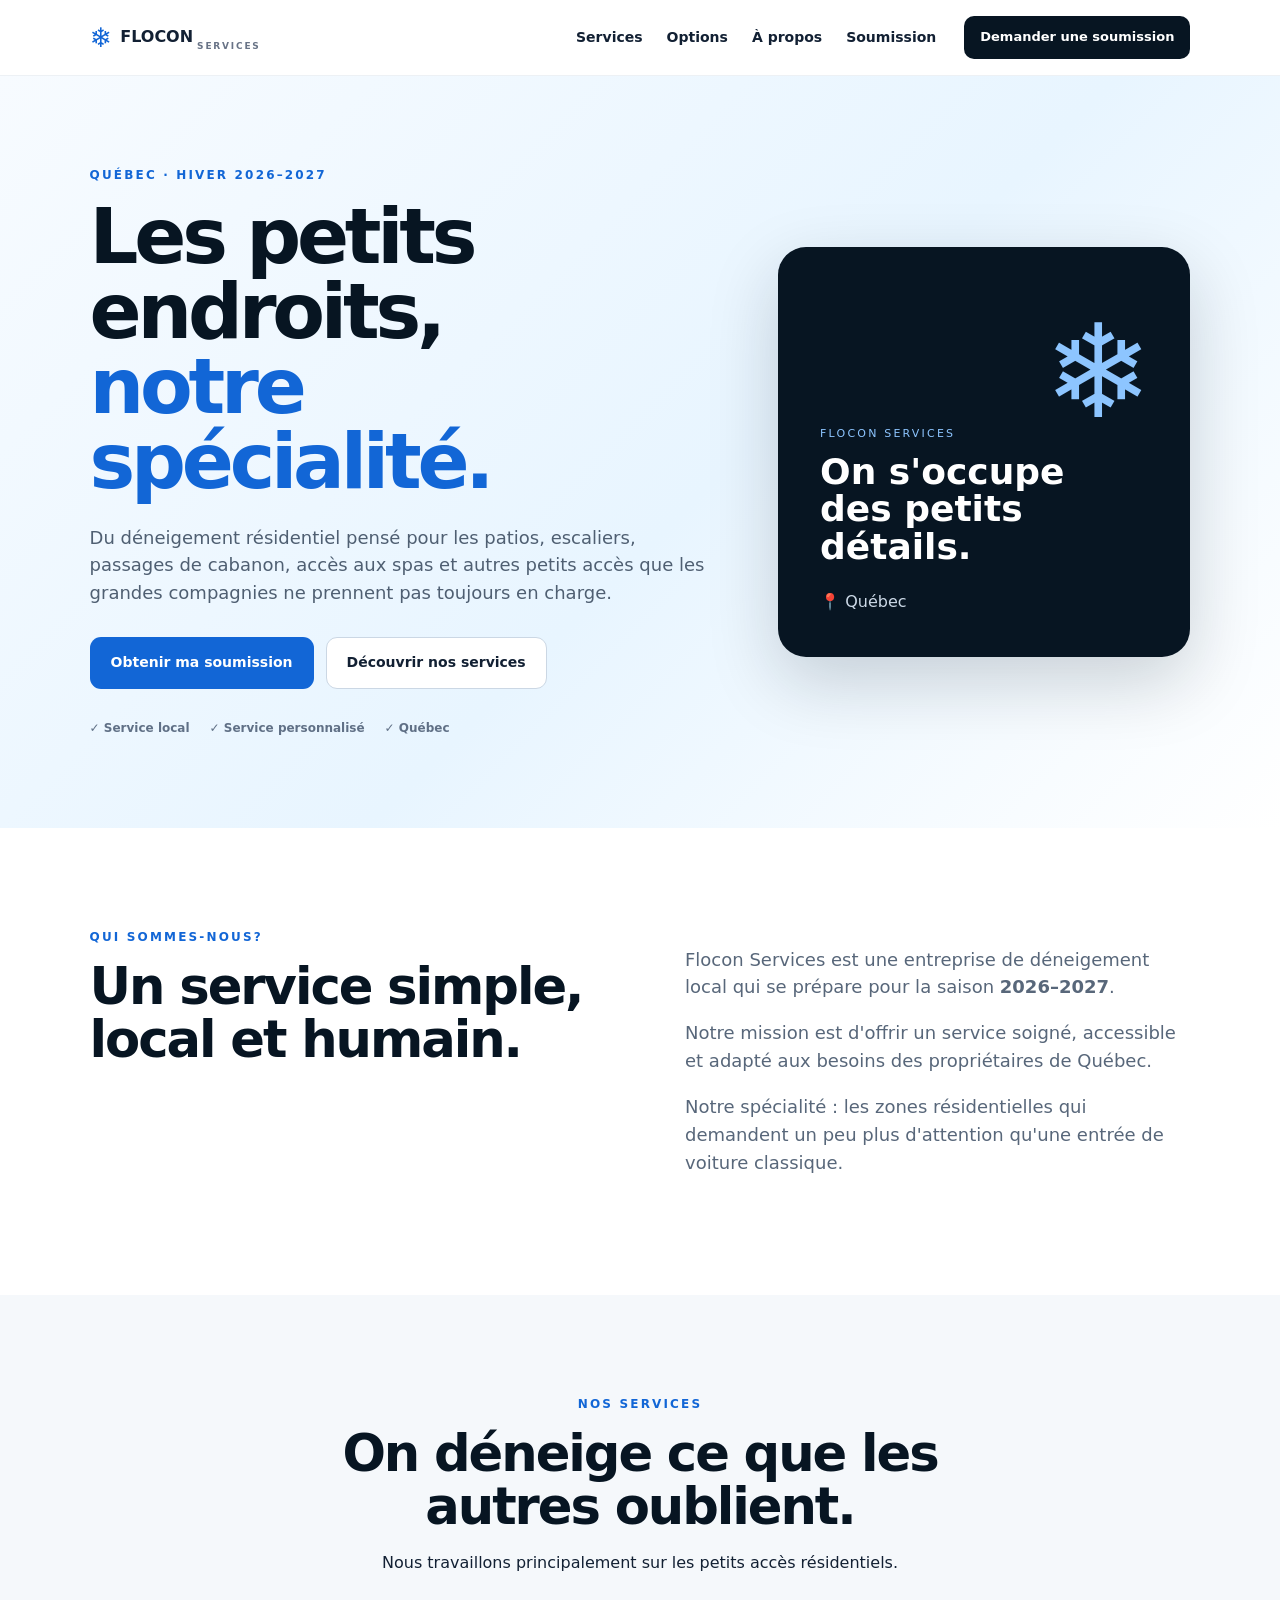
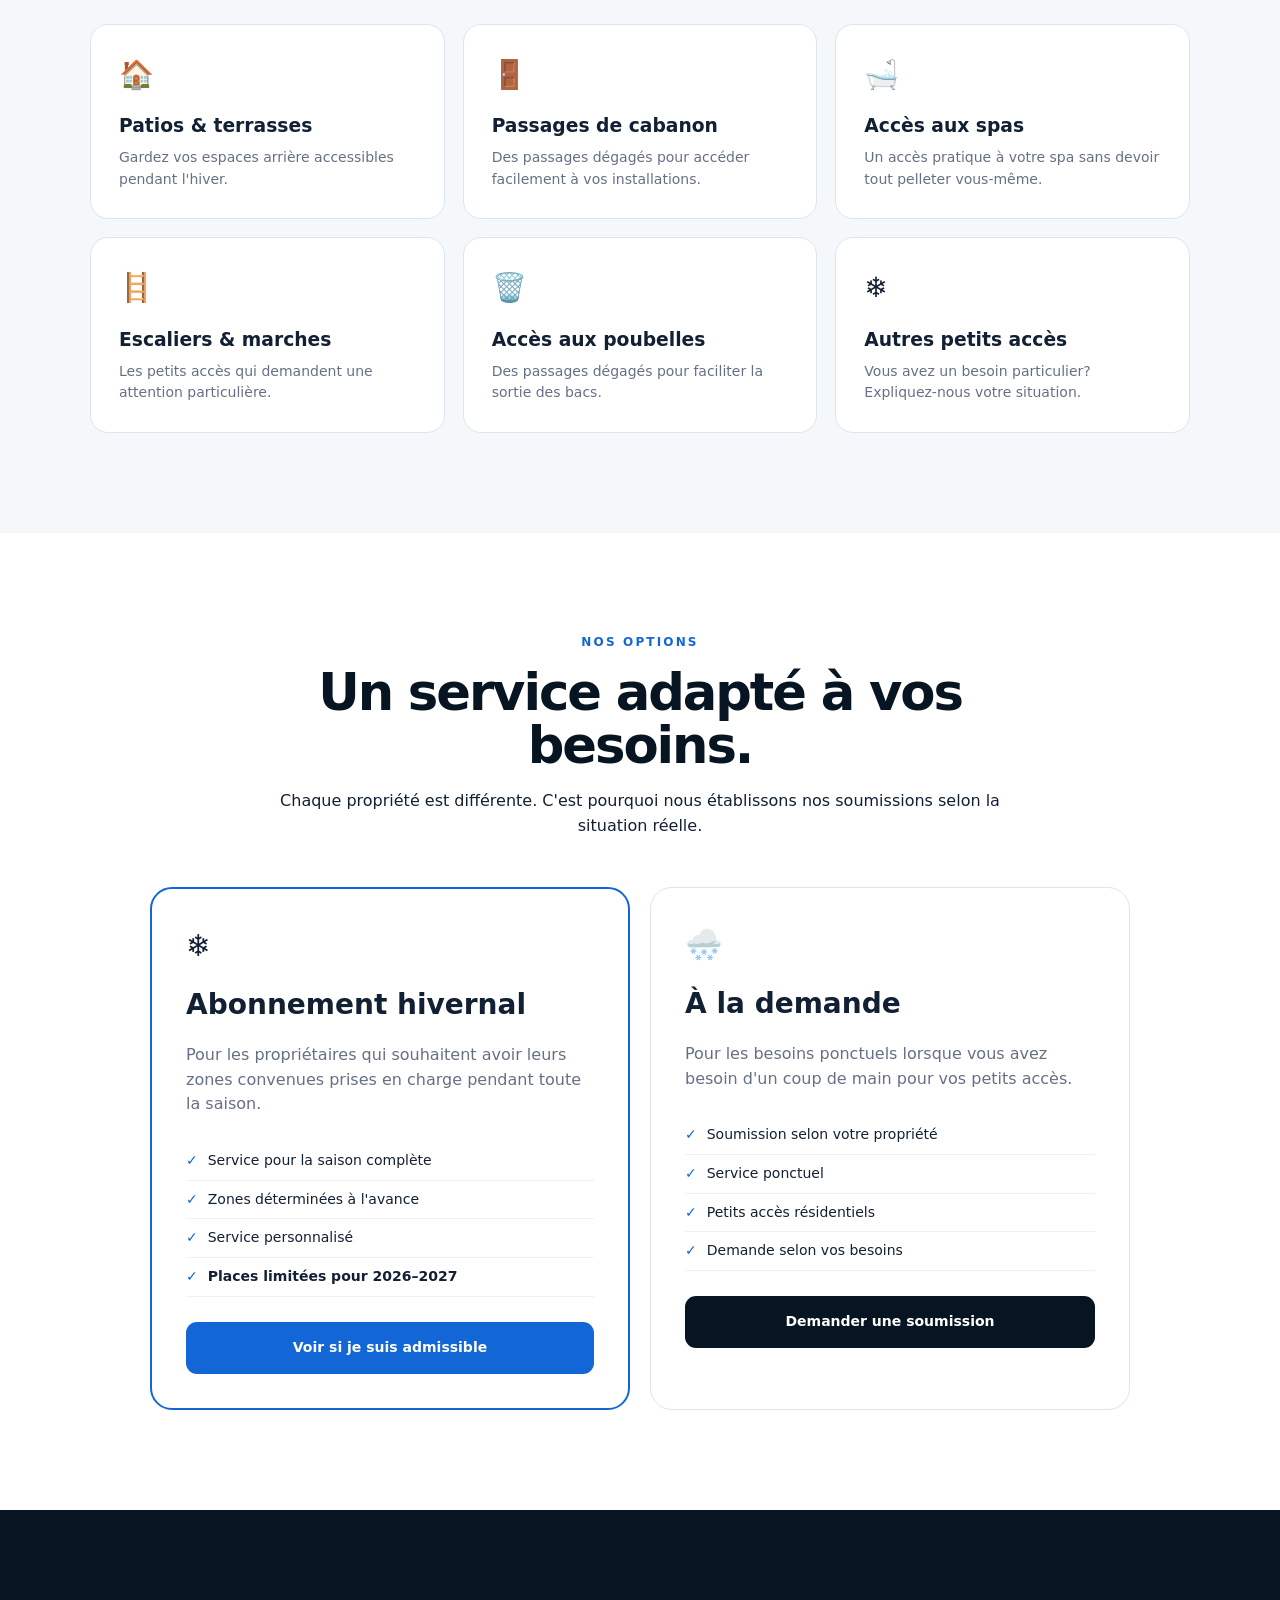
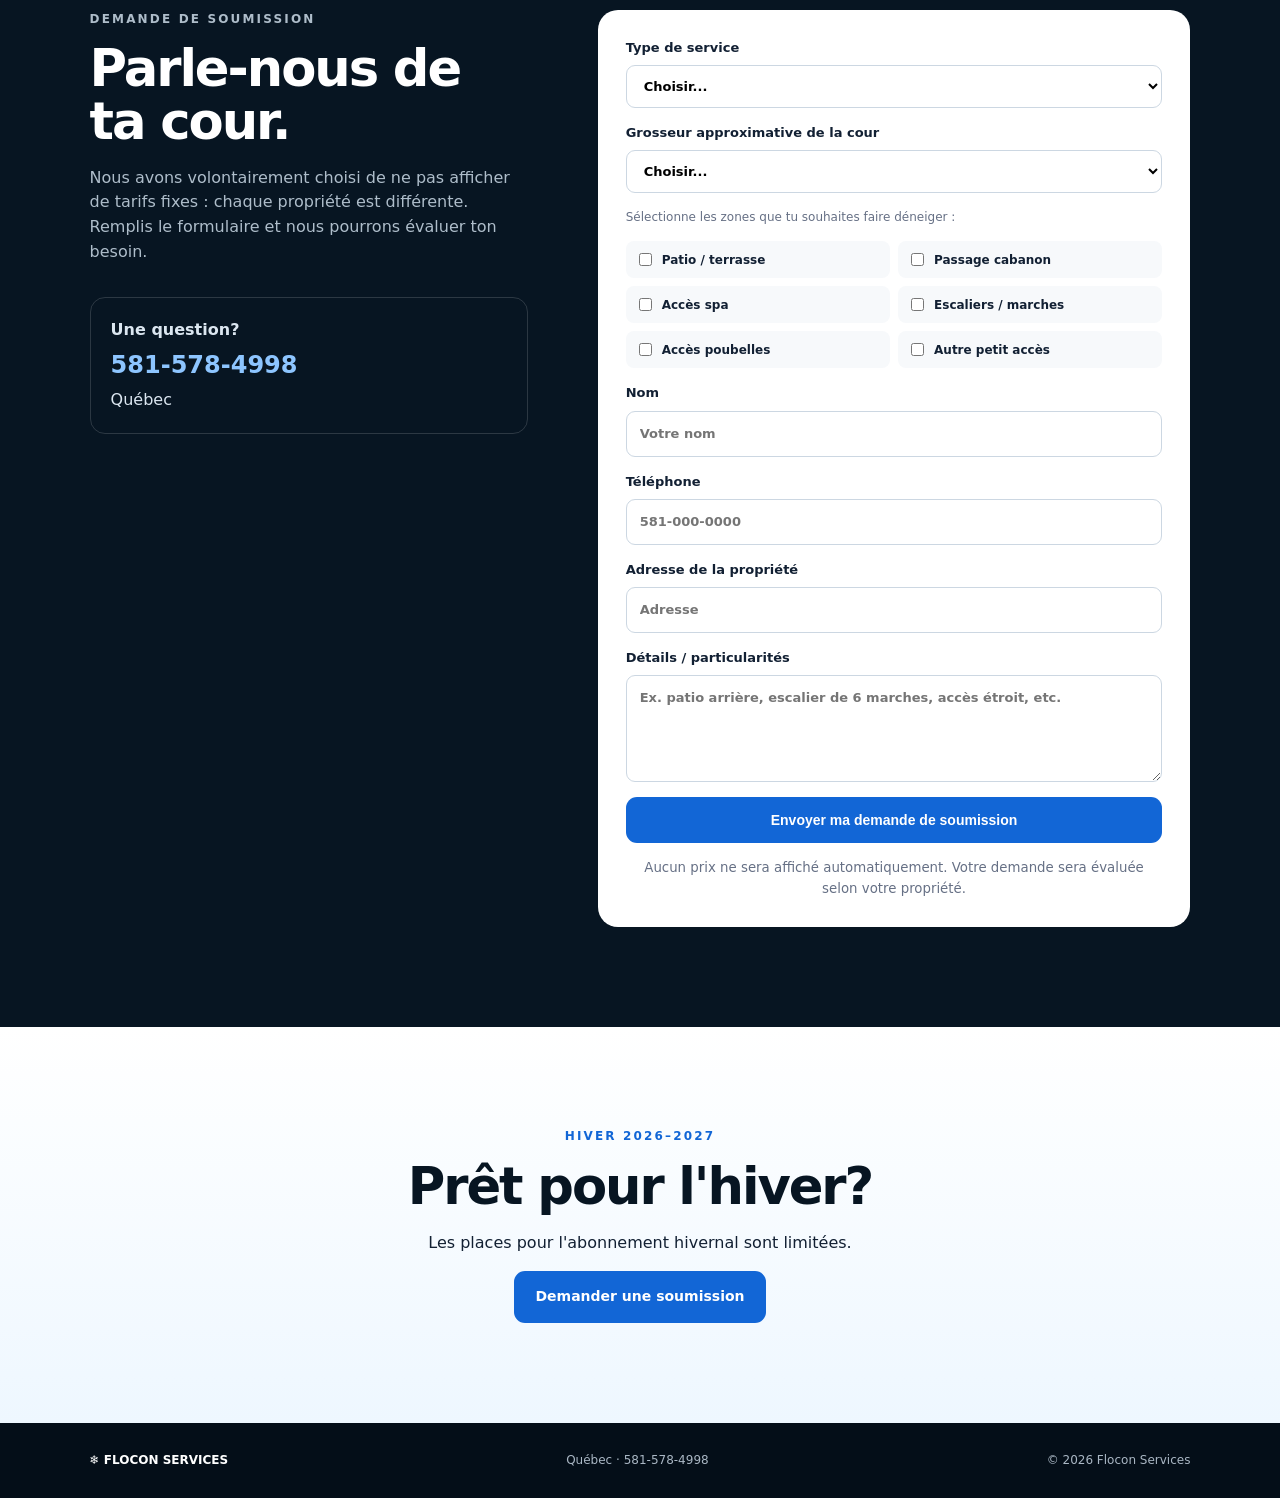
==== index.html @ 6f9f224b "Add files via upload" ====
<!doctype html>
<html lang="fr-CA">
<head>
<meta charset="utf-8"><meta name="viewport" content="width=device-width,initial-scale=1">
<meta name="description" content="Flocon Services — déneigement résidentiel à Québec.">
<title>Flocon Services | Déneigement résidentiel à Québec</title>
<link rel="stylesheet" href="style.css">
</head>
<body>
<header>
  <a class="logo" href="#accueil"><span>❄</span><b>FLOCON</b><small>SERVICES</small></a>
  <nav id="nav"><a href="#services">Services</a><a href="#forfaits">Options</a><a href="#apropos">À propos</a><a href="#soumission">Soumission</a></nav>
  <a class="headbtn" href="#soumission">Demander une soumission</a>
  <button id="menu" aria-label="Menu">☰</button>
</header>

<main>
<section class="hero" id="accueil">
  <div class="heroText">
    <p class="eyebrow">QUÉBEC · HIVER 2026–2027</p>
    <h1>Les petits endroits,<br><span>notre spécialité.</span></h1>
    <p class="lead">Du déneigement résidentiel pensé pour les patios, escaliers, passages de cabanon, accès aux spas et autres petits accès que les grandes compagnies ne prennent pas toujours en charge.</p>
    <div class="actions"><a class="btn primary" href="#soumission">Obtenir ma soumission</a><a class="btn ghost" href="#services">Découvrir nos services</a></div>
    <div class="trust"><span>✓ Service local</span><span>✓ Service personnalisé</span><span>✓ Québec</span></div>
  </div>
  <div class="heroCard"><div class="flake">❄</div><p>FLOCON SERVICES</p><strong>On s'occupe<br>des petits détails.</strong><span>📍 Québec</span></div>
</section>

<section class="section intro" id="apropos">
  <div><p class="eyebrow">QUI SOMMES-NOUS?</p><h2>Un service simple, local et humain.</h2></div>
  <div class="copy"><p>Flocon Services est une entreprise de déneigement local qui se prépare pour la saison <b>2026–2027</b>.</p><p>Notre mission est d'offrir un service soigné, accessible et adapté aux besoins des propriétaires de Québec.</p><p>Notre spécialité : les zones résidentielles qui demandent un peu plus d'attention qu'une entrée de voiture classique.</p></div>
</section>

<section class="section light" id="services">
  <div class="center"><p class="eyebrow">NOS SERVICES</p><h2>On déneige ce que les autres oublient.</h2><p>Nous travaillons principalement sur les petits accès résidentiels.</p></div>
  <div class="grid">
    <article><span>🏠</span><h3>Patios & terrasses</h3><p>Gardez vos espaces arrière accessibles pendant l'hiver.</p></article>
    <article><span>🚪</span><h3>Passages de cabanon</h3><p>Des passages dégagés pour accéder facilement à vos installations.</p></article>
    <article><span>🛁</span><h3>Accès aux spas</h3><p>Un accès pratique à votre spa sans devoir tout pelleter vous-même.</p></article>
    <article><span>🪜</span><h3>Escaliers & marches</h3><p>Les petits accès qui demandent une attention particulière.</p></article>
    <article><span>🗑️</span><h3>Accès aux poubelles</h3><p>Des passages dégagés pour faciliter la sortie des bacs.</p></article>
    <article><span>❄️</span><h3>Autres petits accès</h3><p>Vous avez un besoin particulier? Expliquez-nous votre situation.</p></article>
  </div>
</section>

<section class="section" id="forfaits">
  <div class="center"><p class="eyebrow">NOS OPTIONS</p><h2>Un service adapté à vos besoins.</h2><p>Chaque propriété est différente. C'est pourquoi nous établissons nos soumissions selon la situation réelle.</p></div>
  <div class="options">
    <article class="option"><div class="icon">❄️</div><h3>Abonnement hivernal</h3><p>Pour les propriétaires qui souhaitent avoir leurs zones convenues prises en charge pendant toute la saison.</p><ul><li>Service pour la saison complète</li><li>Zones déterminées à l'avance</li><li>Service personnalisé</li><li><b>Places limitées pour 2026–2027</b></li></ul><a class="btn primary full" href="#soumission" data-type="saisonnier">Voir si je suis admissible</a></article>
    <article class="option"><div class="icon">🌨️</div><h3>À la demande</h3><p>Pour les besoins ponctuels lorsque vous avez besoin d'un coup de main pour vos petits accès.</p><ul><li>Soumission selon votre propriété</li><li>Service ponctuel</li><li>Petits accès résidentiels</li><li>Demande selon vos besoins</li></ul><a class="btn dark full" href="#soumission" data-type="shot">Demander une soumission</a></article>
  </div>
</section>

<section class="section darkbg" id="soumission">
  <div class="quote">
    <div>
      <p class="eyebrow white">DEMANDE DE SOUMISSION</p>
      <h2>Parle-nous de ta cour.</h2>
      <p>Nous avons volontairement choisi de ne pas afficher de tarifs fixes : chaque propriété est différente. Remplis le formulaire et nous pourrons évaluer ton besoin.</p>
      <div class="contact"><b>Une question?</b><a href="tel:+15815784998">581-578-4998</a><span>Québec</span></div>
    </div>
    <form id="form">
      <input type="hidden" id="selectedType">
      <label>Type de service<select id="type" required><option value="">Choisir...</option><option value="saisonnier">Abonnement hivernal</option><option value="shot">À la demande</option></select></label>
      <label>Grosseur approximative de la cour<select id="size" required><option value="">Choisir...</option><option>Petite</option><option>Standard</option><option>Grande</option></select></label>
      <p class="formIntro">Sélectionne les zones que tu souhaites faire déneiger :</p>
      <div class="checks">
        <label><input type="checkbox" value="Patio / terrasse"> Patio / terrasse</label>
        <label><input type="checkbox" value="Passage cabanon"> Passage cabanon</label>
        <label><input type="checkbox" value="Accès spa"> Accès spa</label>
        <label><input type="checkbox" value="Escaliers / marches"> Escaliers / marches</label>
        <label><input type="checkbox" value="Accès poubelles"> Accès poubelles</label>
        <label><input type="checkbox" value="Autre petit accès"> Autre petit accès</label>
      </div>
      <label>Nom<input id="name" required placeholder="Votre nom"></label>
      <label>Téléphone<input id="phone" type="tel" required placeholder="581-000-0000"></label>
      <label>Adresse de la propriété<input id="address" required placeholder="Adresse"></label>
      <label>Détails / particularités<textarea id="details" rows="4" placeholder="Ex. patio arrière, escalier de 6 marches, accès étroit, etc."></textarea></label>
      <button class="btn primary full" type="submit">Envoyer ma demande de soumission</button>
      <small class="note">Aucun prix ne sera affiché automatiquement. Votre demande sera évaluée selon votre propriété.</small>
    </form>
  </div>
</section>

<section class="section final"><p class="eyebrow">HIVER 2026–2027</p><h2>Prêt pour l'hiver?</h2><p>Les places pour l'abonnement hivernal sont limitées.</p><a class="btn primary" href="#soumission">Demander une soumission</a></section>
</main>

<footer><b>❄ FLOCON SERVICES</b><span>Québec · 581-578-4998</span><span>© <span id="year"></span> Flocon Services</span></footer>
<script src="script.js"></script>
</body></html>
---- style.css ----
*{box-sizing:border-box}html{scroll-behavior:smooth}body{margin:0;font-family:Inter,system-ui,-apple-system,Segoe UI,sans-serif;color:#122033;line-height:1.55}a{text-decoration:none;color:inherit}header{height:76px;display:flex;align-items:center;gap:28px;padding:0 7vw;position:sticky;top:0;z-index:9;background:#fffffff2;backdrop-filter:blur(12px);border-bottom:1px solid #edf1f5}.logo{display:flex;align-items:center;gap:8px;font-weight:900}.logo span{font-size:27px;color:#1266d6}.logo small{font-size:9px;letter-spacing:.2em;color:#687386;margin-left:-4px;margin-top:18px}nav{display:flex;gap:24px;margin-left:auto;font-size:14px;font-weight:750}nav a:hover{color:#1266d6}.headbtn{background:#071522;color:#fff;padding:11px 16px;border-radius:10px;font-size:13px;font-weight:800}#menu{display:none;border:0;background:none;font-size:24px}.hero{min-height:680px;padding:90px 7vw;display:grid;grid-template-columns:1.2fr .8fr;gap:70px;align-items:center;background:linear-gradient(135deg,#f7fbff,#e8f5ff 55%,#fff)}.eyebrow{font-size:12px;letter-spacing:.18em;font-weight:900;color:#1266d6;margin:0 0 14px}.white{color:#8dc5ff}h1{font-size:clamp(44px,6vw,78px);line-height:.98;letter-spacing:-.055em;margin:0 0 24px;color:#071522}h1 span{color:#1266d6}h2{font-size:clamp(34px,4vw,52px);line-height:1.03;letter-spacing:-.04em;margin:0 0 18px;color:#071522}.lead{font-size:18px;max-width:680px;color:#4f5f72}.actions{display:flex;gap:12px;flex-wrap:wrap;margin:30px 0}.btn{display:inline-flex;align-items:center;justify-content:center;border-radius:11px;padding:14px 20px;font-weight:850;font-size:14px;border:1px solid transparent;cursor:pointer}.primary{background:#1266d6;color:#fff}.ghost{border-color:#cbd7e4;background:#fff}.dark{background:#071522;color:#fff}.full{width:100%}.trust{display:flex;gap:20px;flex-wrap:wrap;font-size:12px;font-weight:750;color:#607086}.heroCard{min-height:410px;border-radius:28px;background:#071522;color:#fff;padding:42px;display:flex;flex-direction:column;justify-content:flex-end;position:relative;overflow:hidden;box-shadow:0 25px 70px #0715222e}.flake{position:absolute;right:38px;top:25px;font-size:130px;color:#8dc5ff}.heroCard p{font-size:11px;letter-spacing:.2em;color:#8dc5ff}.heroCard strong{font-size:36px;line-height:1.05}.heroCard span{margin-top:24px;color:#cbd8e6}.section{padding:100px 7vw}.intro{display:grid;grid-template-columns:1fr 1fr;gap:90px}.copy{font-size:18px;color:#58677a}.light{background:#f5f8fb}.center{text-align:center;max-width:760px;margin:0 auto 48px}.grid{display:grid;grid-template-columns:repeat(3,1fr);gap:18px;max-width:1100px;margin:auto}.grid article{background:#fff;border:1px solid #dce5ee;border-radius:18px;padding:28px;min-height:190px}.grid article span{font-size:28px}.grid h3{margin:15px 0 7px}.grid p{color:#667085;font-size:14px;margin:0}.options{display:grid;grid-template-columns:repeat(2,minmax(0,480px));gap:20px;justify-content:center}.option{border:1px solid #dce5ee;border-radius:22px;padding:34px;background:#fff}.option:first-child{border:2px solid #1266d6}.icon{font-size:30px}.option h3{font-size:28px;margin:14px 0 5px}.option p{color:#667085}.option ul{padding:0;margin:25px 0;list-style:none}.option li{padding:8px 0;border-bottom:1px solid #eef2f6;font-size:14px}.option li:before{content:"✓";color:#1266d6;font-weight:900;margin-right:10px}.darkbg{background:#071522;color:#dbe6f0}.darkbg h2{color:#fff}.quote{display:grid;grid-template-columns:.85fr 1.15fr;gap:70px;max-width:1150px;margin:auto}.quote p{color:#aebdca}.contact{margin-top:32px;border:1px solid #ffffff26;border-radius:15px;padding:20px;display:flex;flex-direction:column;gap:4px}.contact a{color:#8dc5ff;font-size:24px;font-weight:900}.quote form{background:#fff;color:#122033;border-radius:20px;padding:28px;display:grid;gap:15px}.quote form label{font-size:13px;font-weight:800;display:grid;gap:7px}input,select,textarea{width:100%;border:1px solid #ccd7e2;border-radius:9px;padding:12px 13px;font:inherit;background:#fff}.checks{display:grid;grid-template-columns:1fr 1fr;gap:8px}.checks label{display:flex!important;align-items:center;background:#f7f9fb;padding:9px;border-radius:8px;font-size:12px!important}.checks input{width:auto}.formIntro{font-size:12px!important;color:#667085!important;margin:0}.note{text-align:center;color:#667085}.final{text-align:center;background:linear-gradient(#fff,#eef7ff)}footer{background:#040e18;color:#aab7c4;padding:28px 7vw;display:flex;justify-content:space-between;gap:20px;flex-wrap:wrap;font-size:12px}footer b{color:#fff}@media(max-width:900px){nav,.headbtn{display:none}#menu{display:block;margin-left:auto}.open{display:flex!important;position:absolute;top:76px;left:0;right:0;background:#fff;padding:20px 7vw;flex-direction:column;border-bottom:1px solid #dce5ee}.hero,.intro,.quote{grid-template-columns:1fr}.grid{grid-template-columns:1fr 1fr}.options{grid-template-columns:1fr}}@media(max-width:560px){.hero,.section{padding:70px 5vw}.grid,.checks{grid-template-columns:1fr}.actions .btn{width:100%}.heroCard{min-height:300px}}
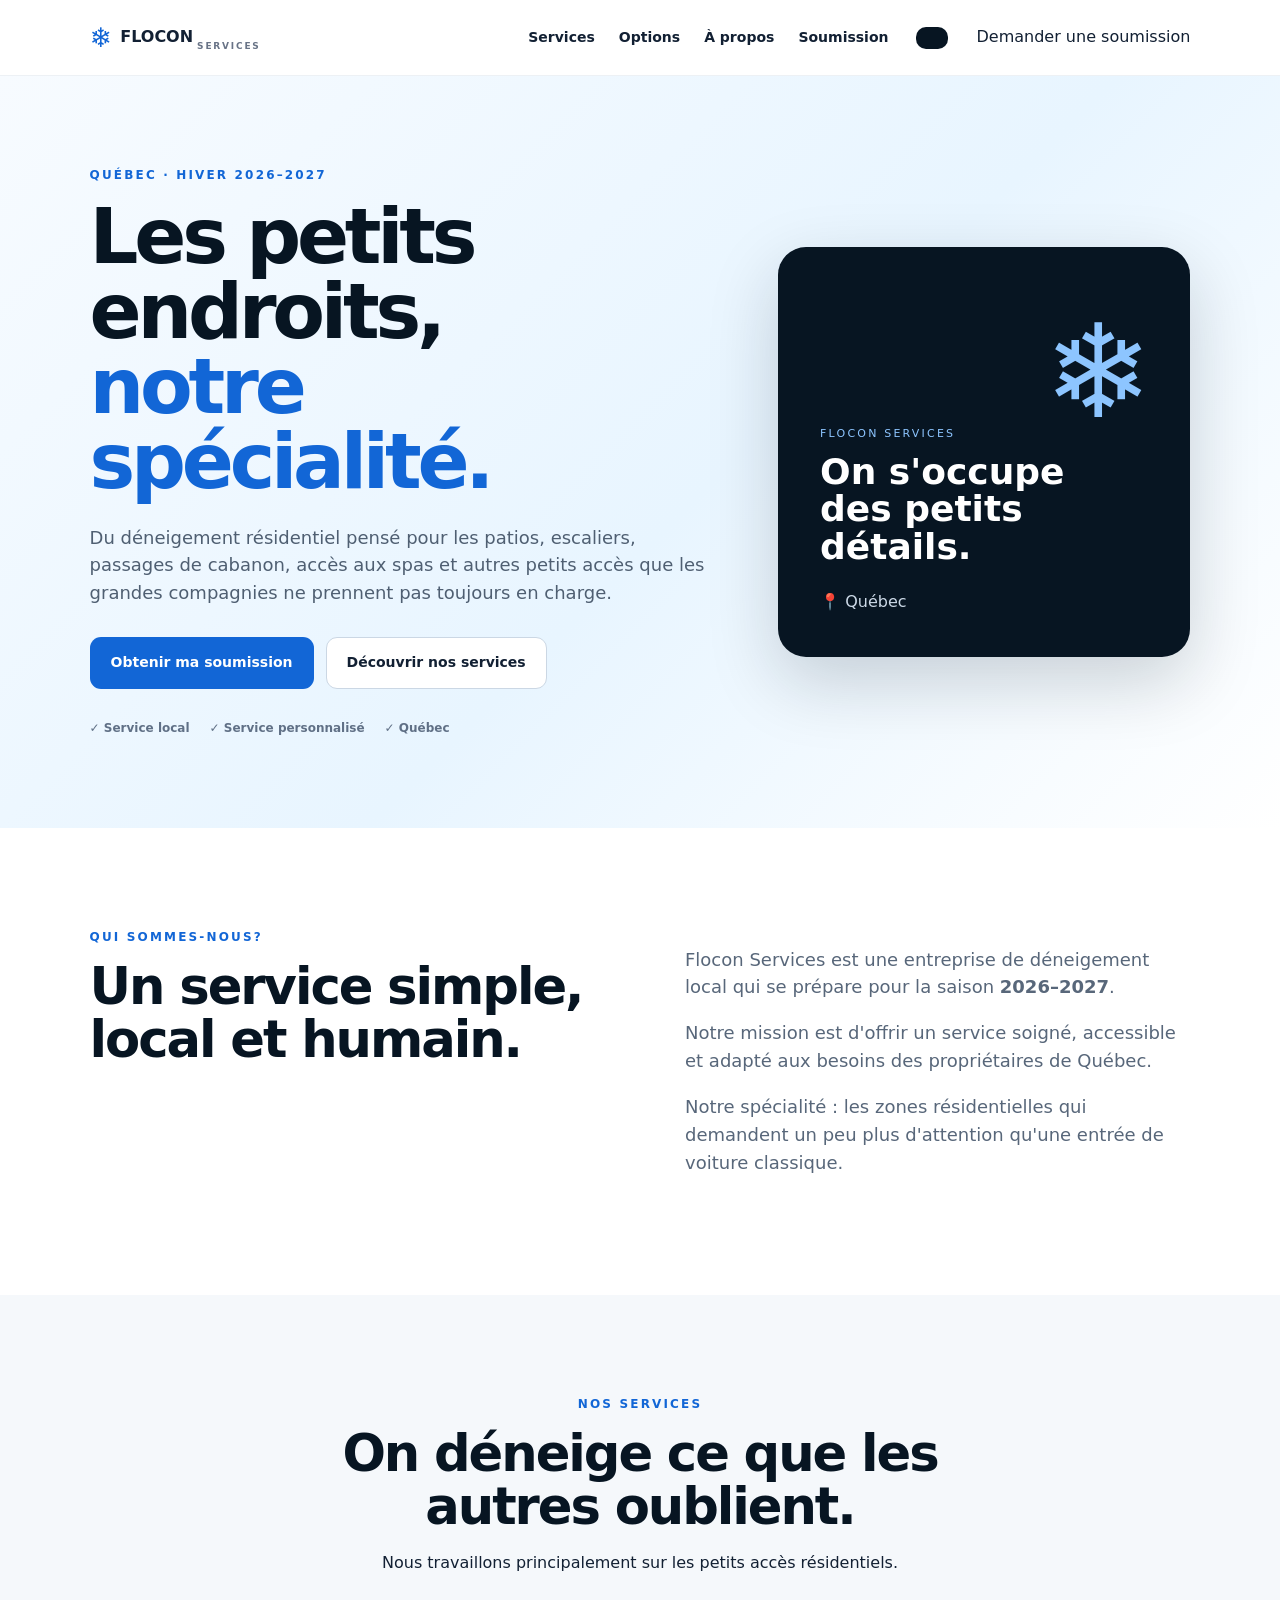
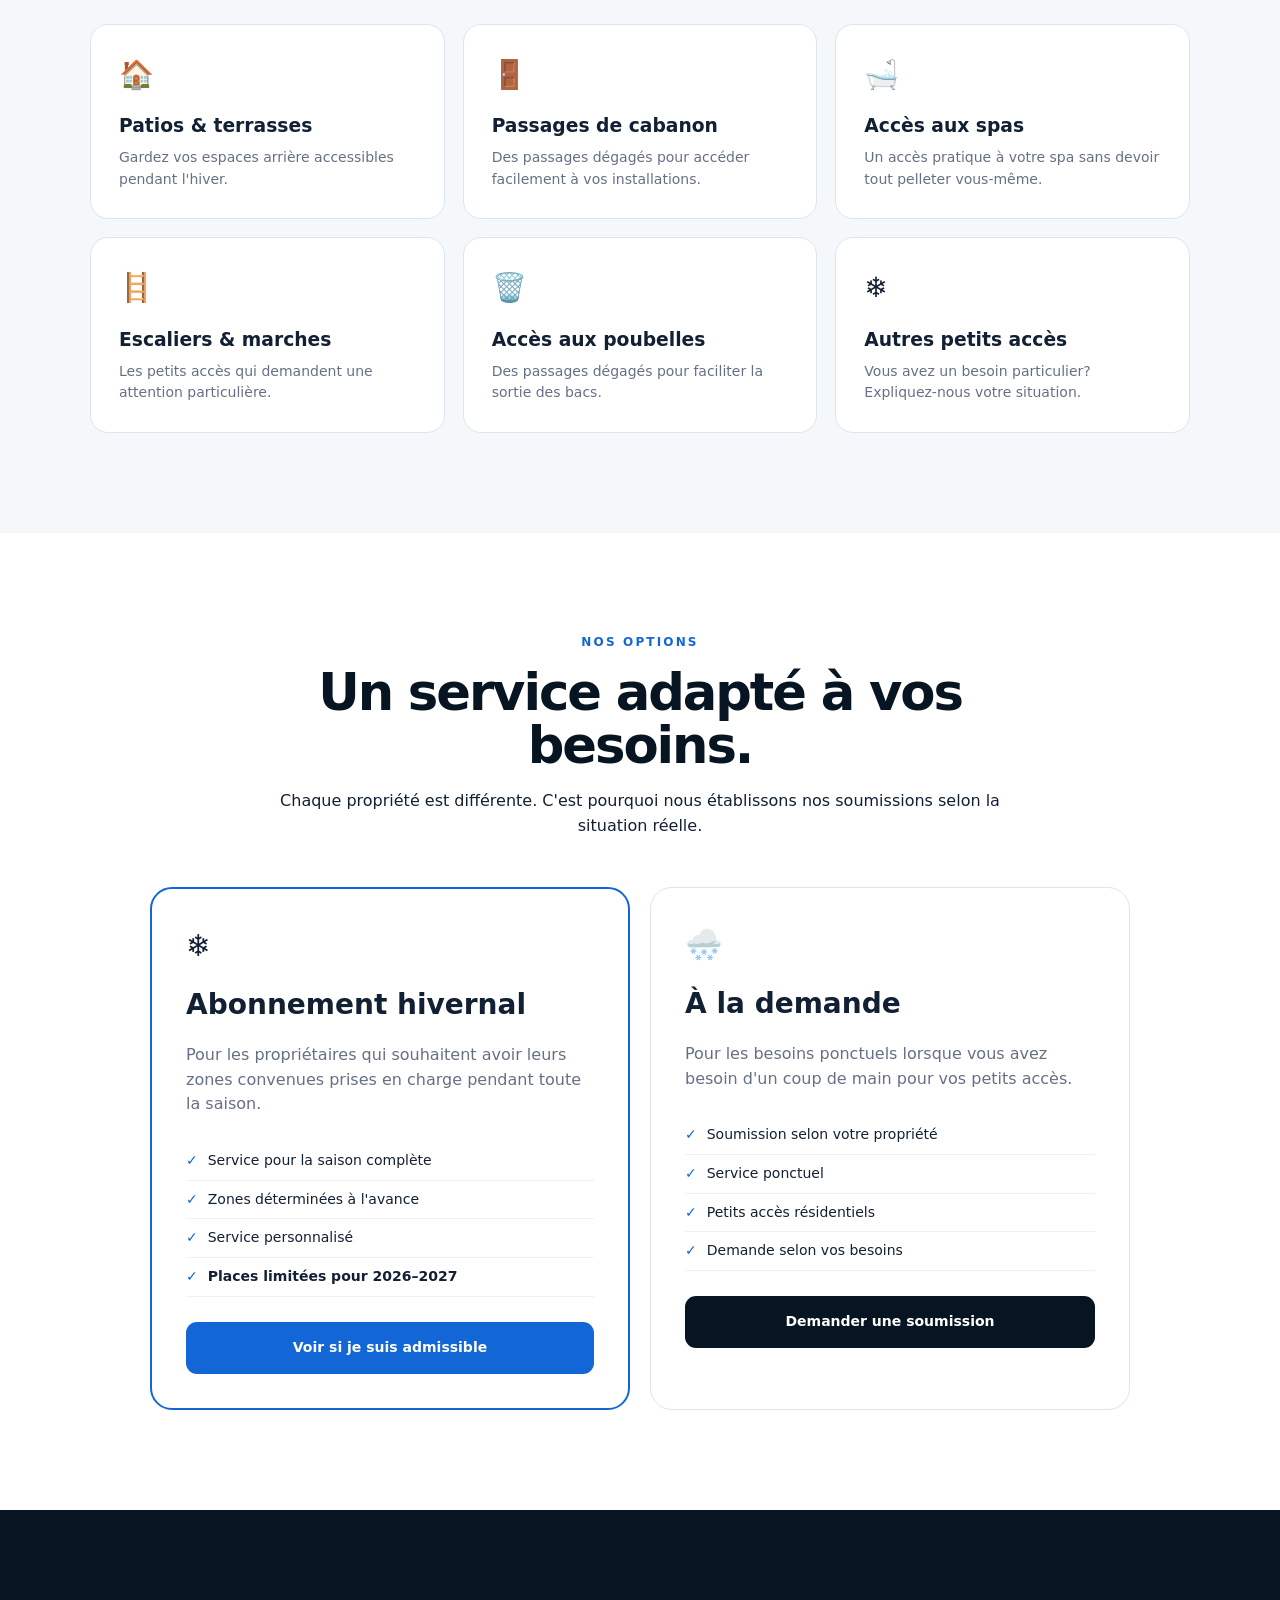
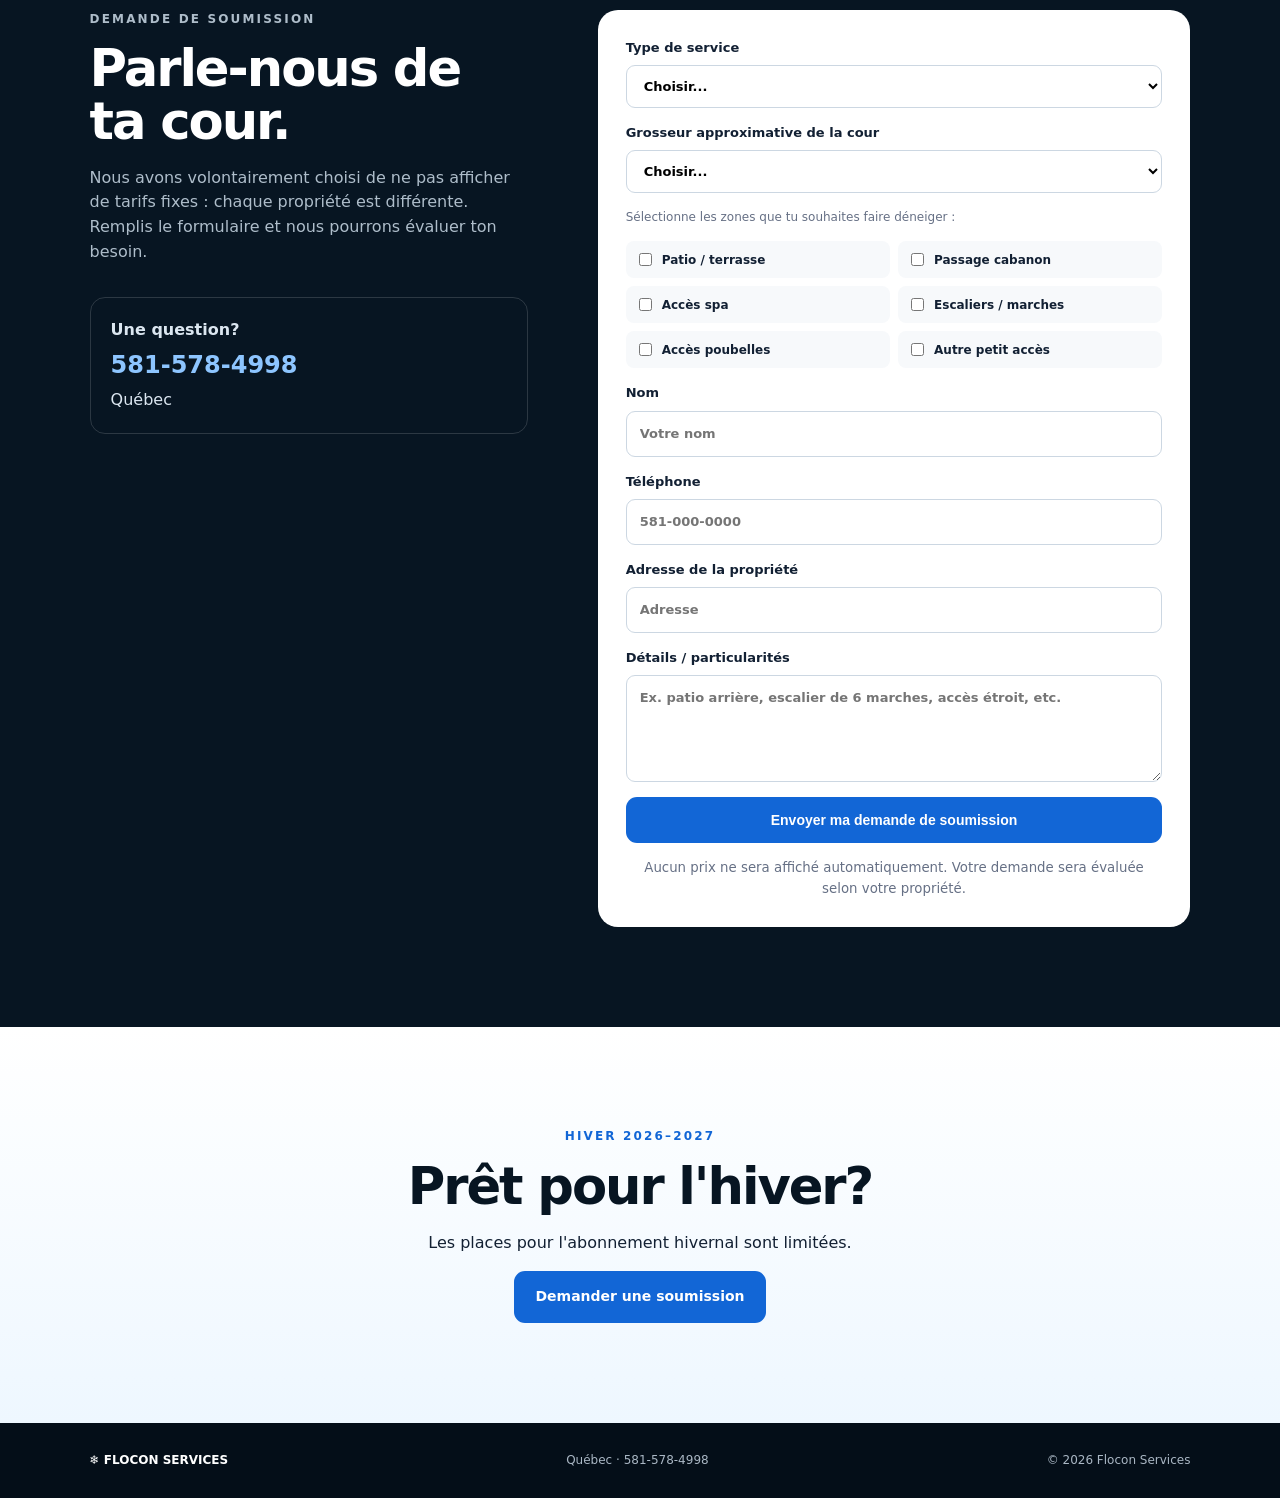
==== commit 3cf39e9b: "Add files via upload" ====
--- a/index.html
+++ b/index.html
@@ -10,7 +10,7 @@
 <header>
   <a class="logo" href="#accueil"><span>❄</span><b>FLOCON</b><small>SERVICES</small></a>
   <nav id="nav"><a href="#services">Services</a><a href="#forfaits">Options</a><a href="#apropos">À propos</a><a href="#soumission">Soumission</a></nav>
-  <a class="headbtn" href="#soumission">Demander une soumission</a>
+  <a class="headbtn" href="#soumission"><a href="https://forms.gle/4gSDuN5K7jEpsFHW7" target="_blank" rel="noopener">Demander une soumission</a>
   <button id="menu" aria-label="Menu">☰</button>
 </header>
 
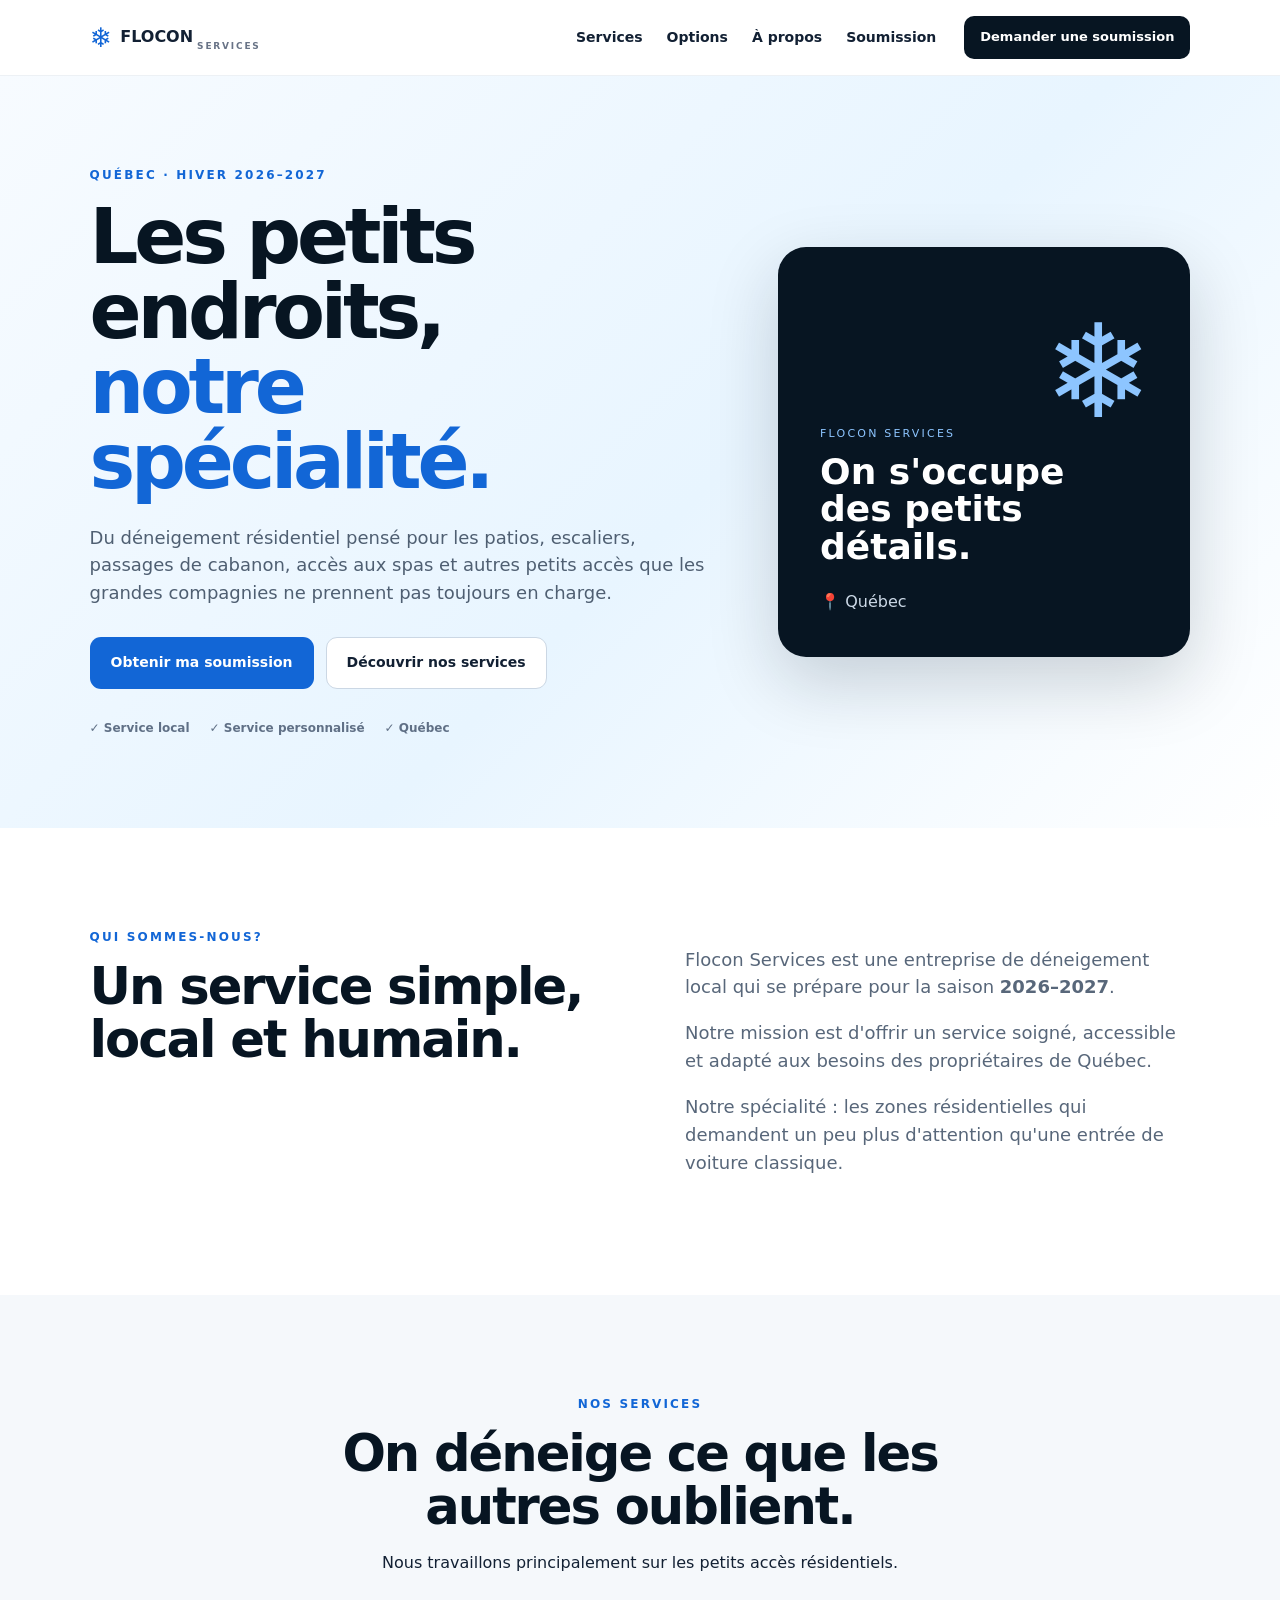
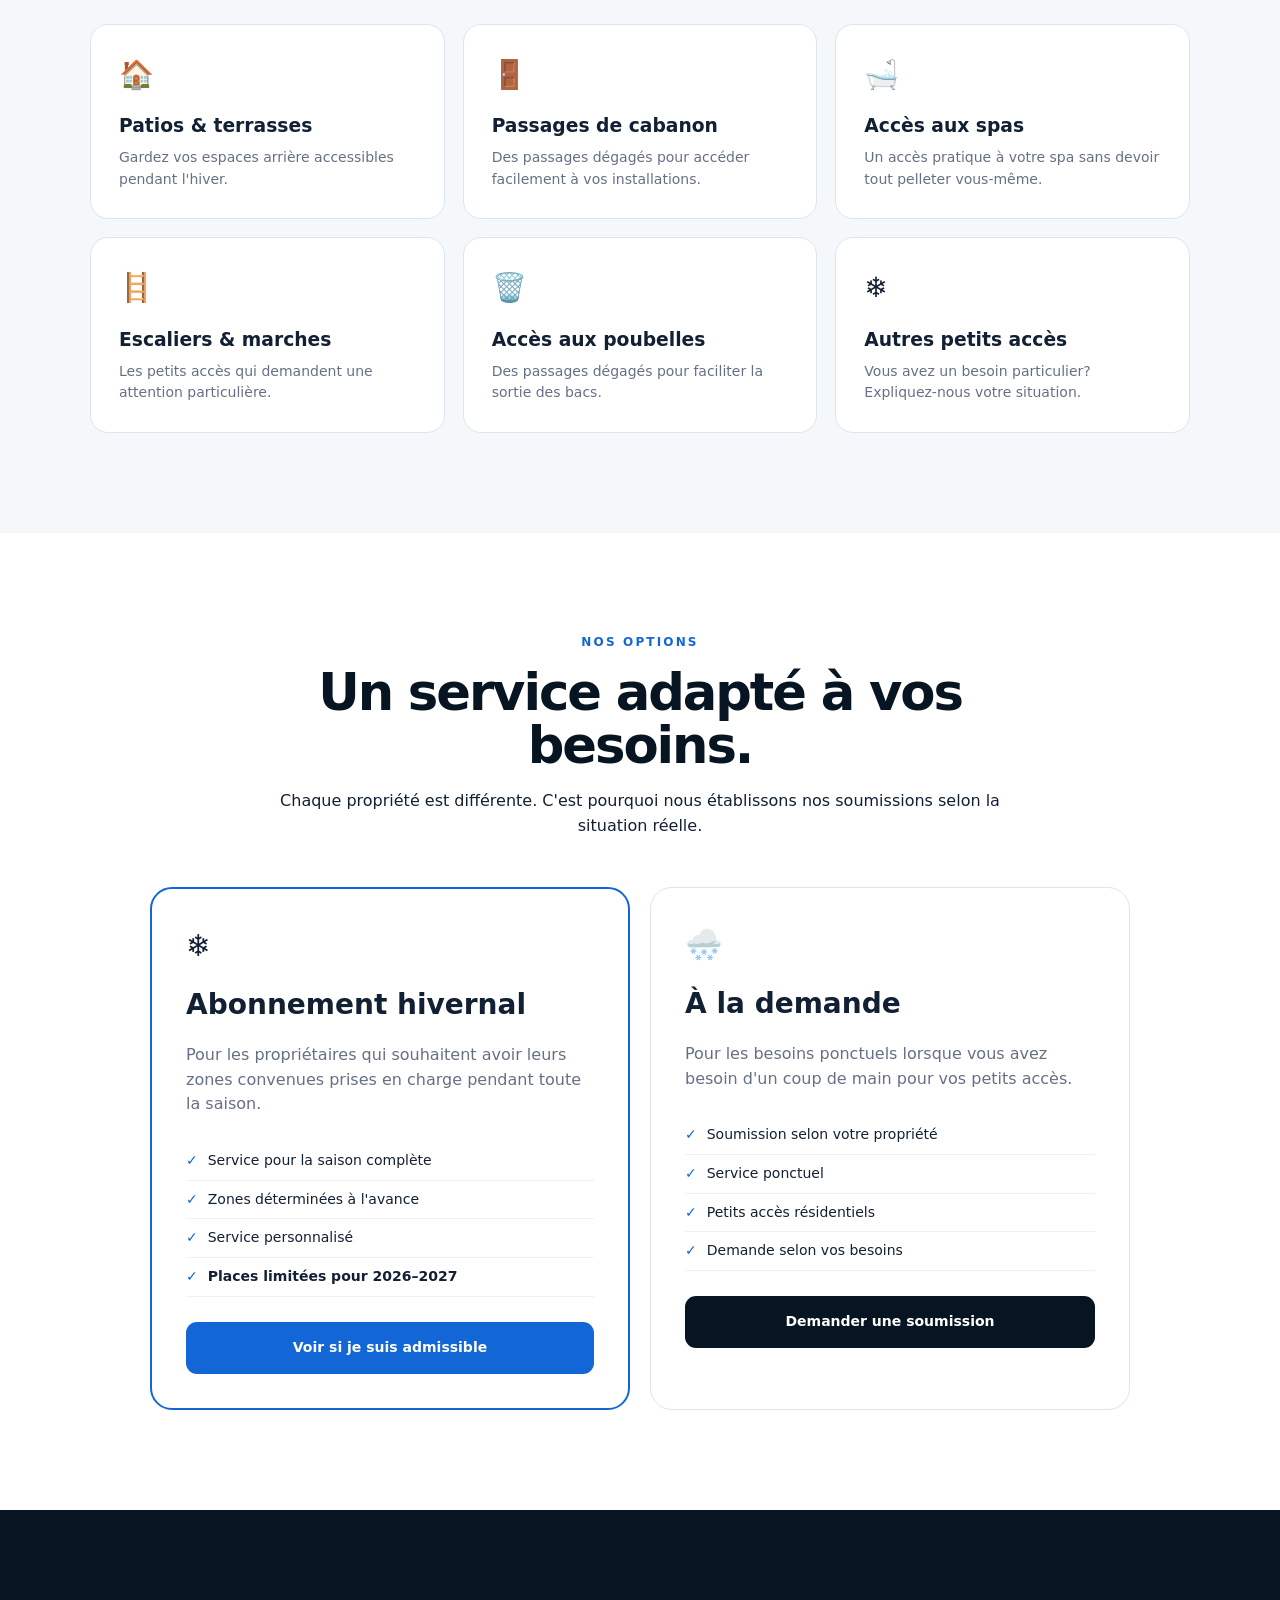
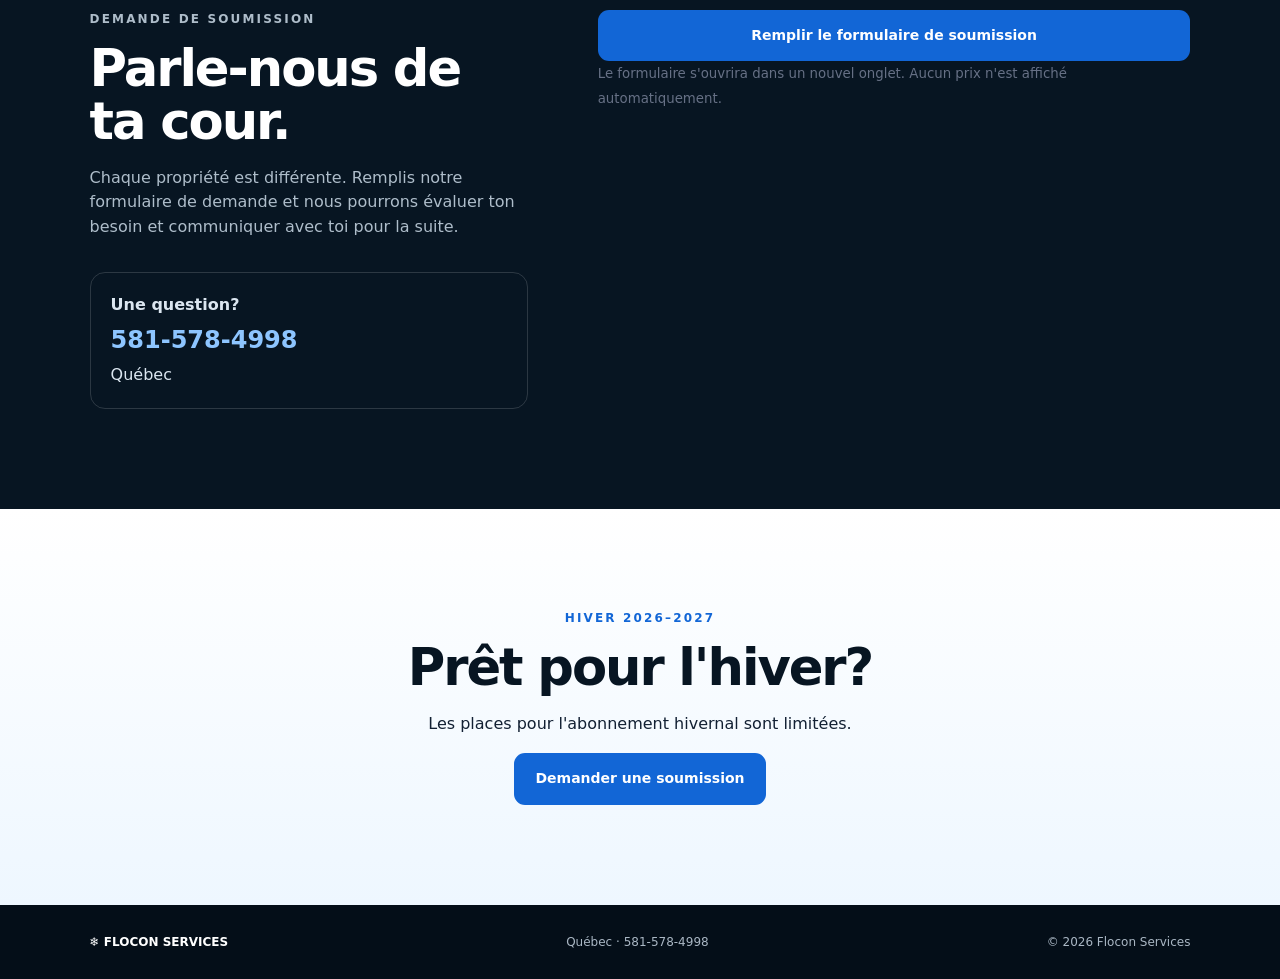
==== commit 0559308e: "Add files via upload" ====
--- a/index.html
+++ b/index.html
@@ -9,8 +9,8 @@
 <body>
 <header>
   <a class="logo" href="#accueil"><span>❄</span><b>FLOCON</b><small>SERVICES</small></a>
-  <nav id="nav"><a href="#services">Services</a><a href="#forfaits">Options</a><a href="#apropos">À propos</a><a href="#soumission">Soumission</a></nav>
-  <a class="headbtn" href="#soumission"><a href="https://forms.gle/4gSDuN5K7jEpsFHW7" target="_blank" rel="noopener">Demander une soumission</a>
+  <nav id="nav"><a href="#services">Services</a><a href="#forfaits">Options</a><a href="#apropos">À propos</a><a href="https://forms.gle/4gSDuN5K7jEpsFHW7" target="_blank" rel="noopener">Soumission</a></nav>
+  <a class="headbtn" href="https://forms.gle/4gSDuN5K7jEpsFHW7" target="_blank" rel="noopener">Demander une soumission</a>
   <button id="menu" aria-label="Menu">☰</button>
 </header>
 
@@ -20,7 +20,7 @@
     <p class="eyebrow">QUÉBEC · HIVER 2026–2027</p>
     <h1>Les petits endroits,<br><span>notre spécialité.</span></h1>
     <p class="lead">Du déneigement résidentiel pensé pour les patios, escaliers, passages de cabanon, accès aux spas et autres petits accès que les grandes compagnies ne prennent pas toujours en charge.</p>
-    <div class="actions"><a class="btn primary" href="#soumission">Obtenir ma soumission</a><a class="btn ghost" href="#services">Découvrir nos services</a></div>
+    <div class="actions"><a class="btn primary" href="https://forms.gle/4gSDuN5K7jEpsFHW7" target="_blank" rel="noopener">Obtenir ma soumission</a><a class="btn ghost" href="#services">Découvrir nos services</a></div>
     <div class="trust"><span>✓ Service local</span><span>✓ Service personnalisé</span><span>✓ Québec</span></div>
   </div>
   <div class="heroCard"><div class="flake">❄</div><p>FLOCON SERVICES</p><strong>On s'occupe<br>des petits détails.</strong><span>📍 Québec</span></div>
@@ -46,8 +46,8 @@
 <section class="section" id="forfaits">
   <div class="center"><p class="eyebrow">NOS OPTIONS</p><h2>Un service adapté à vos besoins.</h2><p>Chaque propriété est différente. C'est pourquoi nous établissons nos soumissions selon la situation réelle.</p></div>
   <div class="options">
-    <article class="option"><div class="icon">❄️</div><h3>Abonnement hivernal</h3><p>Pour les propriétaires qui souhaitent avoir leurs zones convenues prises en charge pendant toute la saison.</p><ul><li>Service pour la saison complète</li><li>Zones déterminées à l'avance</li><li>Service personnalisé</li><li><b>Places limitées pour 2026–2027</b></li></ul><a class="btn primary full" href="#soumission" data-type="saisonnier">Voir si je suis admissible</a></article>
-    <article class="option"><div class="icon">🌨️</div><h3>À la demande</h3><p>Pour les besoins ponctuels lorsque vous avez besoin d'un coup de main pour vos petits accès.</p><ul><li>Soumission selon votre propriété</li><li>Service ponctuel</li><li>Petits accès résidentiels</li><li>Demande selon vos besoins</li></ul><a class="btn dark full" href="#soumission" data-type="shot">Demander une soumission</a></article>
+    <article class="option"><div class="icon">❄️</div><h3>Abonnement hivernal</h3><p>Pour les propriétaires qui souhaitent avoir leurs zones convenues prises en charge pendant toute la saison.</p><ul><li>Service pour la saison complète</li><li>Zones déterminées à l'avance</li><li>Service personnalisé</li><li><b>Places limitées pour 2026–2027</b></li></ul><a class="btn primary full" href="https://forms.gle/4gSDuN5K7jEpsFHW7" target="_blank" rel="noopener" data-type="saisonnier">Voir si je suis admissible</a></article>
+    <article class="option"><div class="icon">🌨️</div><h3>À la demande</h3><p>Pour les besoins ponctuels lorsque vous avez besoin d'un coup de main pour vos petits accès.</p><ul><li>Soumission selon votre propriété</li><li>Service ponctuel</li><li>Petits accès résidentiels</li><li>Demande selon vos besoins</li></ul><a class="btn dark full" href="https://forms.gle/4gSDuN5K7jEpsFHW7" target="_blank" rel="noopener" data-type="shot">Demander une soumission</a></article>
   </div>
 </section>
 
@@ -56,33 +56,17 @@
     <div>
       <p class="eyebrow white">DEMANDE DE SOUMISSION</p>
       <h2>Parle-nous de ta cour.</h2>
-      <p>Nous avons volontairement choisi de ne pas afficher de tarifs fixes : chaque propriété est différente. Remplis le formulaire et nous pourrons évaluer ton besoin.</p>
+      <p>Chaque propriété est différente. Remplis notre formulaire de demande et nous pourrons évaluer ton besoin et communiquer avec toi pour la suite.</p>
       <div class="contact"><b>Une question?</b><a href="tel:+15815784998">581-578-4998</a><span>Québec</span></div>
     </div>
-    <form id="form">
-      <input type="hidden" id="selectedType">
-      <label>Type de service<select id="type" required><option value="">Choisir...</option><option value="saisonnier">Abonnement hivernal</option><option value="shot">À la demande</option></select></label>
-      <label>Grosseur approximative de la cour<select id="size" required><option value="">Choisir...</option><option>Petite</option><option>Standard</option><option>Grande</option></select></label>
-      <p class="formIntro">Sélectionne les zones que tu souhaites faire déneiger :</p>
-      <div class="checks">
-        <label><input type="checkbox" value="Patio / terrasse"> Patio / terrasse</label>
-        <label><input type="checkbox" value="Passage cabanon"> Passage cabanon</label>
-        <label><input type="checkbox" value="Accès spa"> Accès spa</label>
-        <label><input type="checkbox" value="Escaliers / marches"> Escaliers / marches</label>
-        <label><input type="checkbox" value="Accès poubelles"> Accès poubelles</label>
-        <label><input type="checkbox" value="Autre petit accès"> Autre petit accès</label>
-      </div>
-      <label>Nom<input id="name" required placeholder="Votre nom"></label>
-      <label>Téléphone<input id="phone" type="tel" required placeholder="581-000-0000"></label>
-      <label>Adresse de la propriété<input id="address" required placeholder="Adresse"></label>
-      <label>Détails / particularités<textarea id="details" rows="4" placeholder="Ex. patio arrière, escalier de 6 marches, accès étroit, etc."></textarea></label>
-      <button class="btn primary full" type="submit">Envoyer ma demande de soumission</button>
-      <small class="note">Aucun prix ne sera affiché automatiquement. Votre demande sera évaluée selon votre propriété.</small>
-    </form>
+    <div>
+      <a class="btn primary full" href="https://forms.gle/4gSDuN5K7jEpsFHW7" target="_blank" rel="noopener">Remplir le formulaire de soumission</a>
+      <small class="note">Le formulaire s'ouvrira dans un nouvel onglet. Aucun prix n'est affiché automatiquement.</small>
+    </div>
   </div>
 </section>
 
-<section class="section final"><p class="eyebrow">HIVER 2026–2027</p><h2>Prêt pour l'hiver?</h2><p>Les places pour l'abonnement hivernal sont limitées.</p><a class="btn primary" href="#soumission">Demander une soumission</a></section>
+<section class="section final"><p class="eyebrow">HIVER 2026–2027</p><h2>Prêt pour l'hiver?</h2><p>Les places pour l'abonnement hivernal sont limitées.</p><a class="btn primary" href="https://forms.gle/4gSDuN5K7jEpsFHW7" target="_blank" rel="noopener">Demander une soumission</a></section>
 </main>
 
 <footer><b>❄ FLOCON SERVICES</b><span>Québec · 581-578-4998</span><span>© <span id="year"></span> Flocon Services</span></footer>
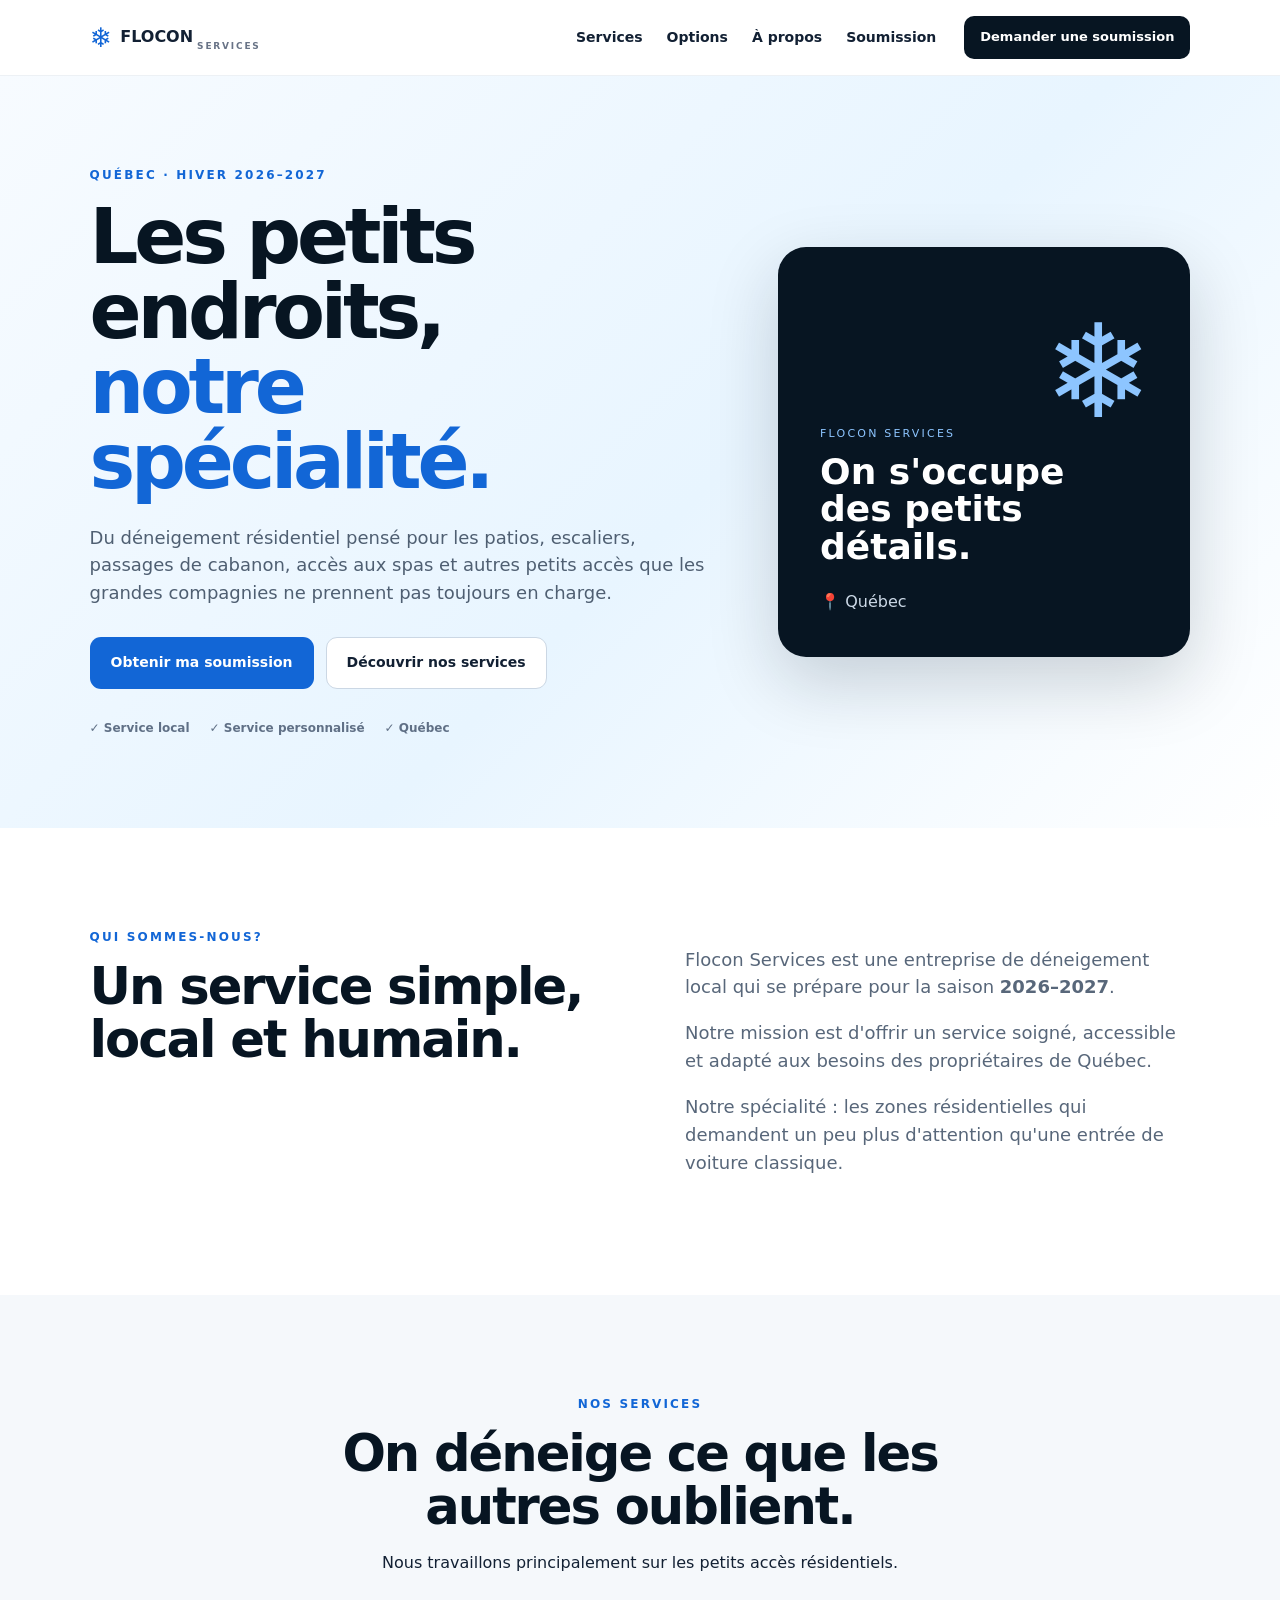
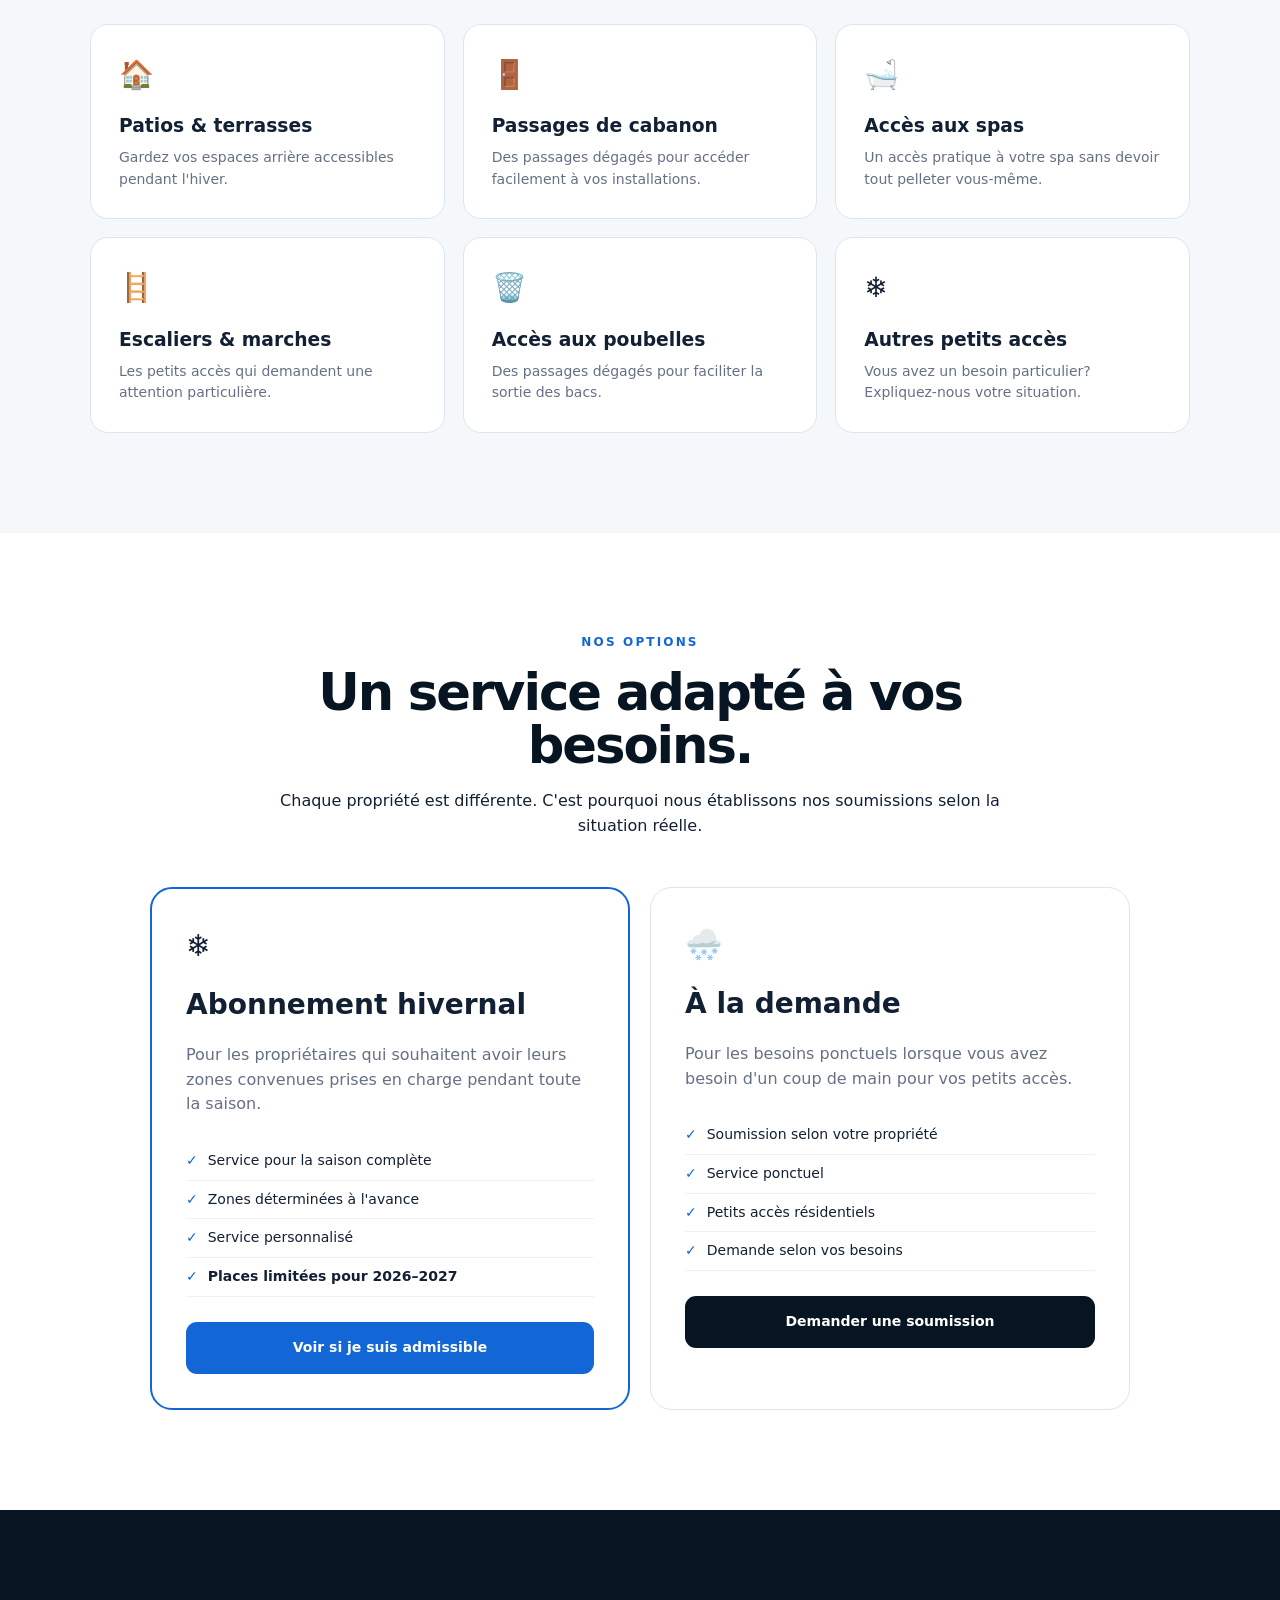
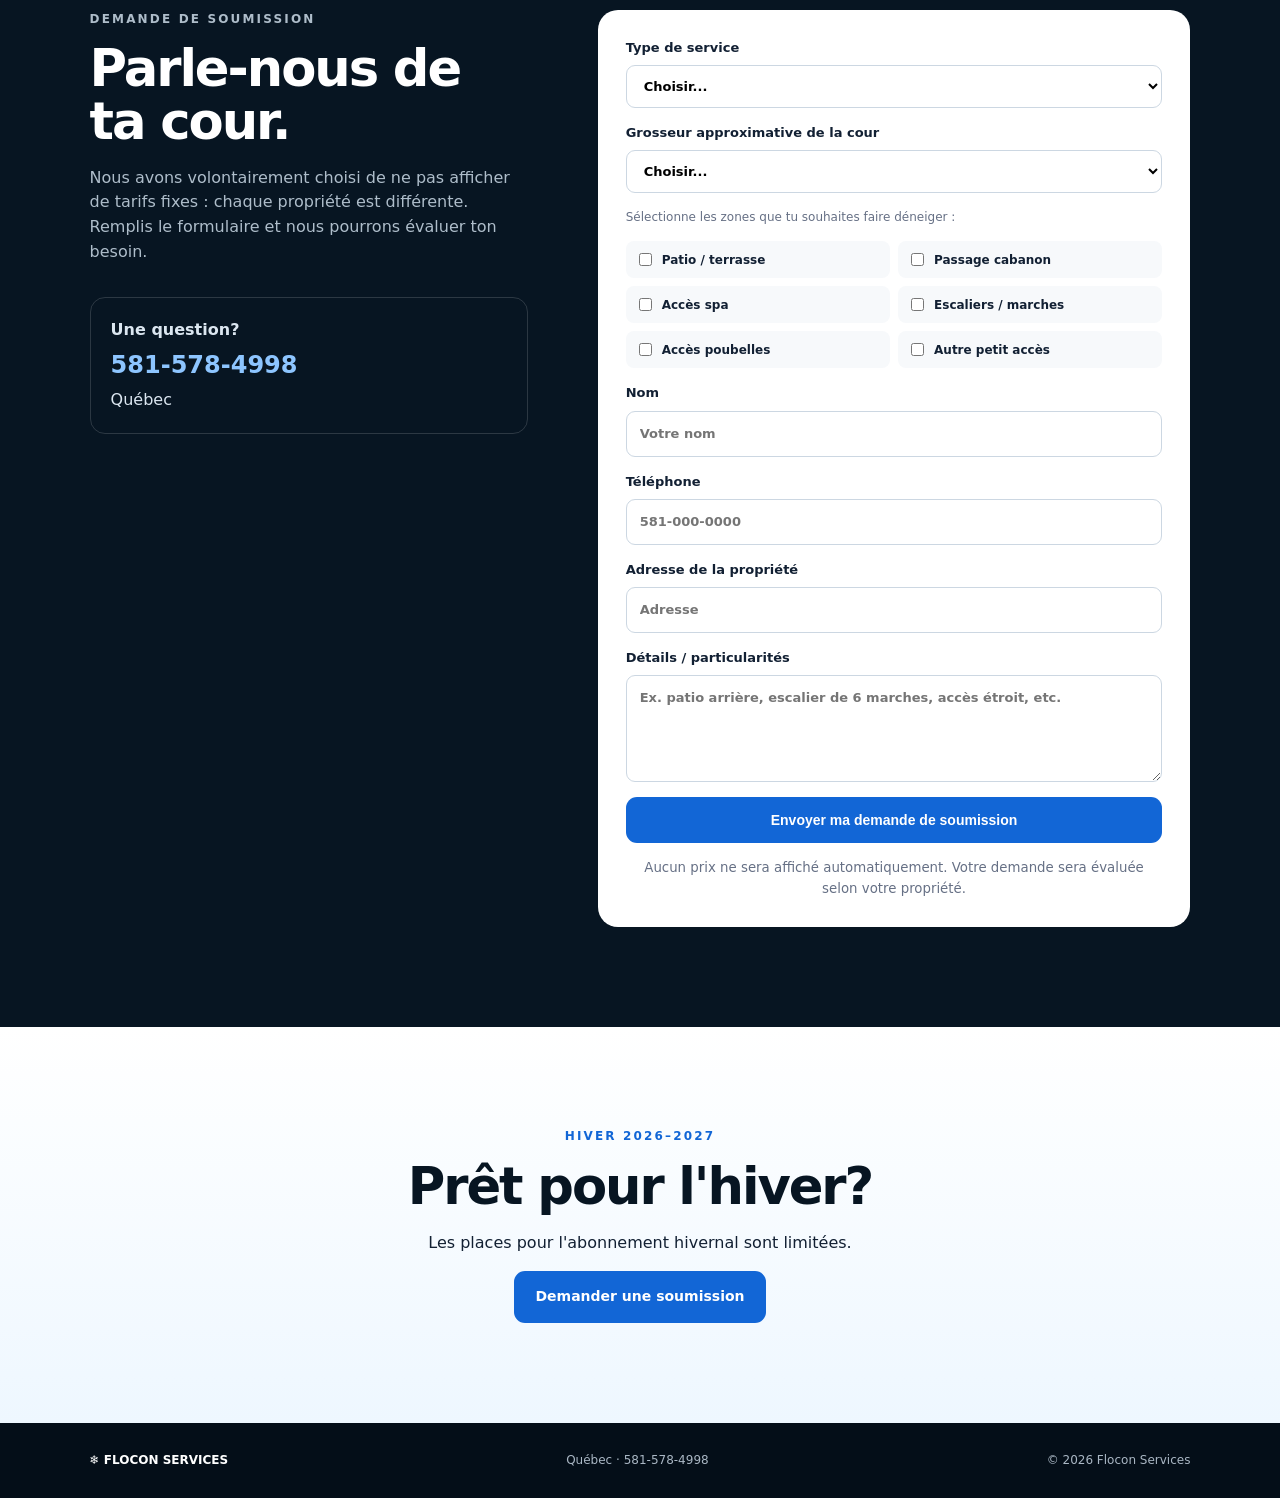
==== commit bb71265b: "Add files via upload" ====
--- a/index.html
+++ b/index.html
@@ -9,8 +9,8 @@
 <body>
 <header>
   <a class="logo" href="#accueil"><span>❄</span><b>FLOCON</b><small>SERVICES</small></a>
-  <nav id="nav"><a href="#services">Services</a><a href="#forfaits">Options</a><a href="#apropos">À propos</a><a href="https://forms.gle/4gSDuN5K7jEpsFHW7" target="_blank" rel="noopener">Soumission</a></nav>
-  <a class="headbtn" href="https://forms.gle/4gSDuN5K7jEpsFHW7" target="_blank" rel="noopener">Demander une soumission</a>
+  <nav id="nav"><a href="#services">Services</a><a href="#forfaits">Options</a><a href="#apropos">À propos</a><a href="#soumission">Soumission</a></nav>
+  <a class="headbtn" href="#soumission">Demander une soumission</a>
   <button id="menu" aria-label="Menu">☰</button>
 </header>
 
@@ -20,7 +20,7 @@
     <p class="eyebrow">QUÉBEC · HIVER 2026–2027</p>
     <h1>Les petits endroits,<br><span>notre spécialité.</span></h1>
     <p class="lead">Du déneigement résidentiel pensé pour les patios, escaliers, passages de cabanon, accès aux spas et autres petits accès que les grandes compagnies ne prennent pas toujours en charge.</p>
-    <div class="actions"><a class="btn primary" href="https://forms.gle/4gSDuN5K7jEpsFHW7" target="_blank" rel="noopener">Obtenir ma soumission</a><a class="btn ghost" href="#services">Découvrir nos services</a></div>
+    <div class="actions"><a class="btn primary" href="#soumission">Obtenir ma soumission</a><a class="btn ghost" href="#services">Découvrir nos services</a></div>
     <div class="trust"><span>✓ Service local</span><span>✓ Service personnalisé</span><span>✓ Québec</span></div>
   </div>
   <div class="heroCard"><div class="flake">❄</div><p>FLOCON SERVICES</p><strong>On s'occupe<br>des petits détails.</strong><span>📍 Québec</span></div>
@@ -46,8 +46,8 @@
 <section class="section" id="forfaits">
   <div class="center"><p class="eyebrow">NOS OPTIONS</p><h2>Un service adapté à vos besoins.</h2><p>Chaque propriété est différente. C'est pourquoi nous établissons nos soumissions selon la situation réelle.</p></div>
   <div class="options">
-    <article class="option"><div class="icon">❄️</div><h3>Abonnement hivernal</h3><p>Pour les propriétaires qui souhaitent avoir leurs zones convenues prises en charge pendant toute la saison.</p><ul><li>Service pour la saison complète</li><li>Zones déterminées à l'avance</li><li>Service personnalisé</li><li><b>Places limitées pour 2026–2027</b></li></ul><a class="btn primary full" href="https://forms.gle/4gSDuN5K7jEpsFHW7" target="_blank" rel="noopener" data-type="saisonnier">Voir si je suis admissible</a></article>
-    <article class="option"><div class="icon">🌨️</div><h3>À la demande</h3><p>Pour les besoins ponctuels lorsque vous avez besoin d'un coup de main pour vos petits accès.</p><ul><li>Soumission selon votre propriété</li><li>Service ponctuel</li><li>Petits accès résidentiels</li><li>Demande selon vos besoins</li></ul><a class="btn dark full" href="https://forms.gle/4gSDuN5K7jEpsFHW7" target="_blank" rel="noopener" data-type="shot">Demander une soumission</a></article>
+    <article class="option"><div class="icon">❄️</div><h3>Abonnement hivernal</h3><p>Pour les propriétaires qui souhaitent avoir leurs zones convenues prises en charge pendant toute la saison.</p><ul><li>Service pour la saison complète</li><li>Zones déterminées à l'avance</li><li>Service personnalisé</li><li><b>Places limitées pour 2026–2027</b></li></ul><a class="btn primary full" href="https://forms.gle/Fasxbg9LpcJz9VVd7" data-type="saisonnier">Voir si je suis admissible</a></article>
+    <article class="option"><div class="icon">🌨️</div><h3>À la demande</h3><p>Pour les besoins ponctuels lorsque vous avez besoin d'un coup de main pour vos petits accès.</p><ul><li>Soumission selon votre propriété</li><li>Service ponctuel</li><li>Petits accès résidentiels</li><li>Demande selon vos besoins</li></ul><a class="btn dark full" href="https://forms.gle/T6u8tuTBR1RoKT8p8" data-type="shot">Demander une soumission</a></article>
   </div>
 </section>
 
@@ -56,17 +56,33 @@
     <div>
       <p class="eyebrow white">DEMANDE DE SOUMISSION</p>
       <h2>Parle-nous de ta cour.</h2>
-      <p>Chaque propriété est différente. Remplis notre formulaire de demande et nous pourrons évaluer ton besoin et communiquer avec toi pour la suite.</p>
+      <p>Nous avons volontairement choisi de ne pas afficher de tarifs fixes : chaque propriété est différente. Remplis le formulaire et nous pourrons évaluer ton besoin.</p>
       <div class="contact"><b>Une question?</b><a href="tel:+15815784998">581-578-4998</a><span>Québec</span></div>
     </div>
-    <div>
-      <a class="btn primary full" href="https://forms.gle/4gSDuN5K7jEpsFHW7" target="_blank" rel="noopener">Remplir le formulaire de soumission</a>
-      <small class="note">Le formulaire s'ouvrira dans un nouvel onglet. Aucun prix n'est affiché automatiquement.</small>
-    </div>
+    <form id="form">
+      <input type="hidden" id="selectedType">
+      <label>Type de service<select id="type" required><option value="">Choisir...</option><option value="saisonnier">Abonnement hivernal</option><option value="shot">À la demande</option></select></label>
+      <label>Grosseur approximative de la cour<select id="size" required><option value="">Choisir...</option><option>Petite</option><option>Standard</option><option>Grande</option></select></label>
+      <p class="formIntro">Sélectionne les zones que tu souhaites faire déneiger :</p>
+      <div class="checks">
+        <label><input type="checkbox" value="Patio / terrasse"> Patio / terrasse</label>
+        <label><input type="checkbox" value="Passage cabanon"> Passage cabanon</label>
+        <label><input type="checkbox" value="Accès spa"> Accès spa</label>
+        <label><input type="checkbox" value="Escaliers / marches"> Escaliers / marches</label>
+        <label><input type="checkbox" value="Accès poubelles"> Accès poubelles</label>
+        <label><input type="checkbox" value="Autre petit accès"> Autre petit accès</label>
+      </div>
+      <label>Nom<input id="name" required placeholder="Votre nom"></label>
+      <label>Téléphone<input id="phone" type="tel" required placeholder="581-000-0000"></label>
+      <label>Adresse de la propriété<input id="address" required placeholder="Adresse"></label>
+      <label>Détails / particularités<textarea id="details" rows="4" placeholder="Ex. patio arrière, escalier de 6 marches, accès étroit, etc."></textarea></label>
+      <button class="btn primary full" type="submit">Envoyer ma demande de soumission</button>
+      <small class="note">Aucun prix ne sera affiché automatiquement. Votre demande sera évaluée selon votre propriété.</small>
+    </form>
   </div>
 </section>
 
-<section class="section final"><p class="eyebrow">HIVER 2026–2027</p><h2>Prêt pour l'hiver?</h2><p>Les places pour l'abonnement hivernal sont limitées.</p><a class="btn primary" href="https://forms.gle/4gSDuN5K7jEpsFHW7" target="_blank" rel="noopener">Demander une soumission</a></section>
+<section class="section final"><p class="eyebrow">HIVER 2026–2027</p><h2>Prêt pour l'hiver?</h2><p>Les places pour l'abonnement hivernal sont limitées.</p><a class="btn primary" href="#soumission">Demander une soumission</a></section>
 </main>
 
 <footer><b>❄ FLOCON SERVICES</b><span>Québec · 581-578-4998</span><span>© <span id="year"></span> Flocon Services</span></footer>
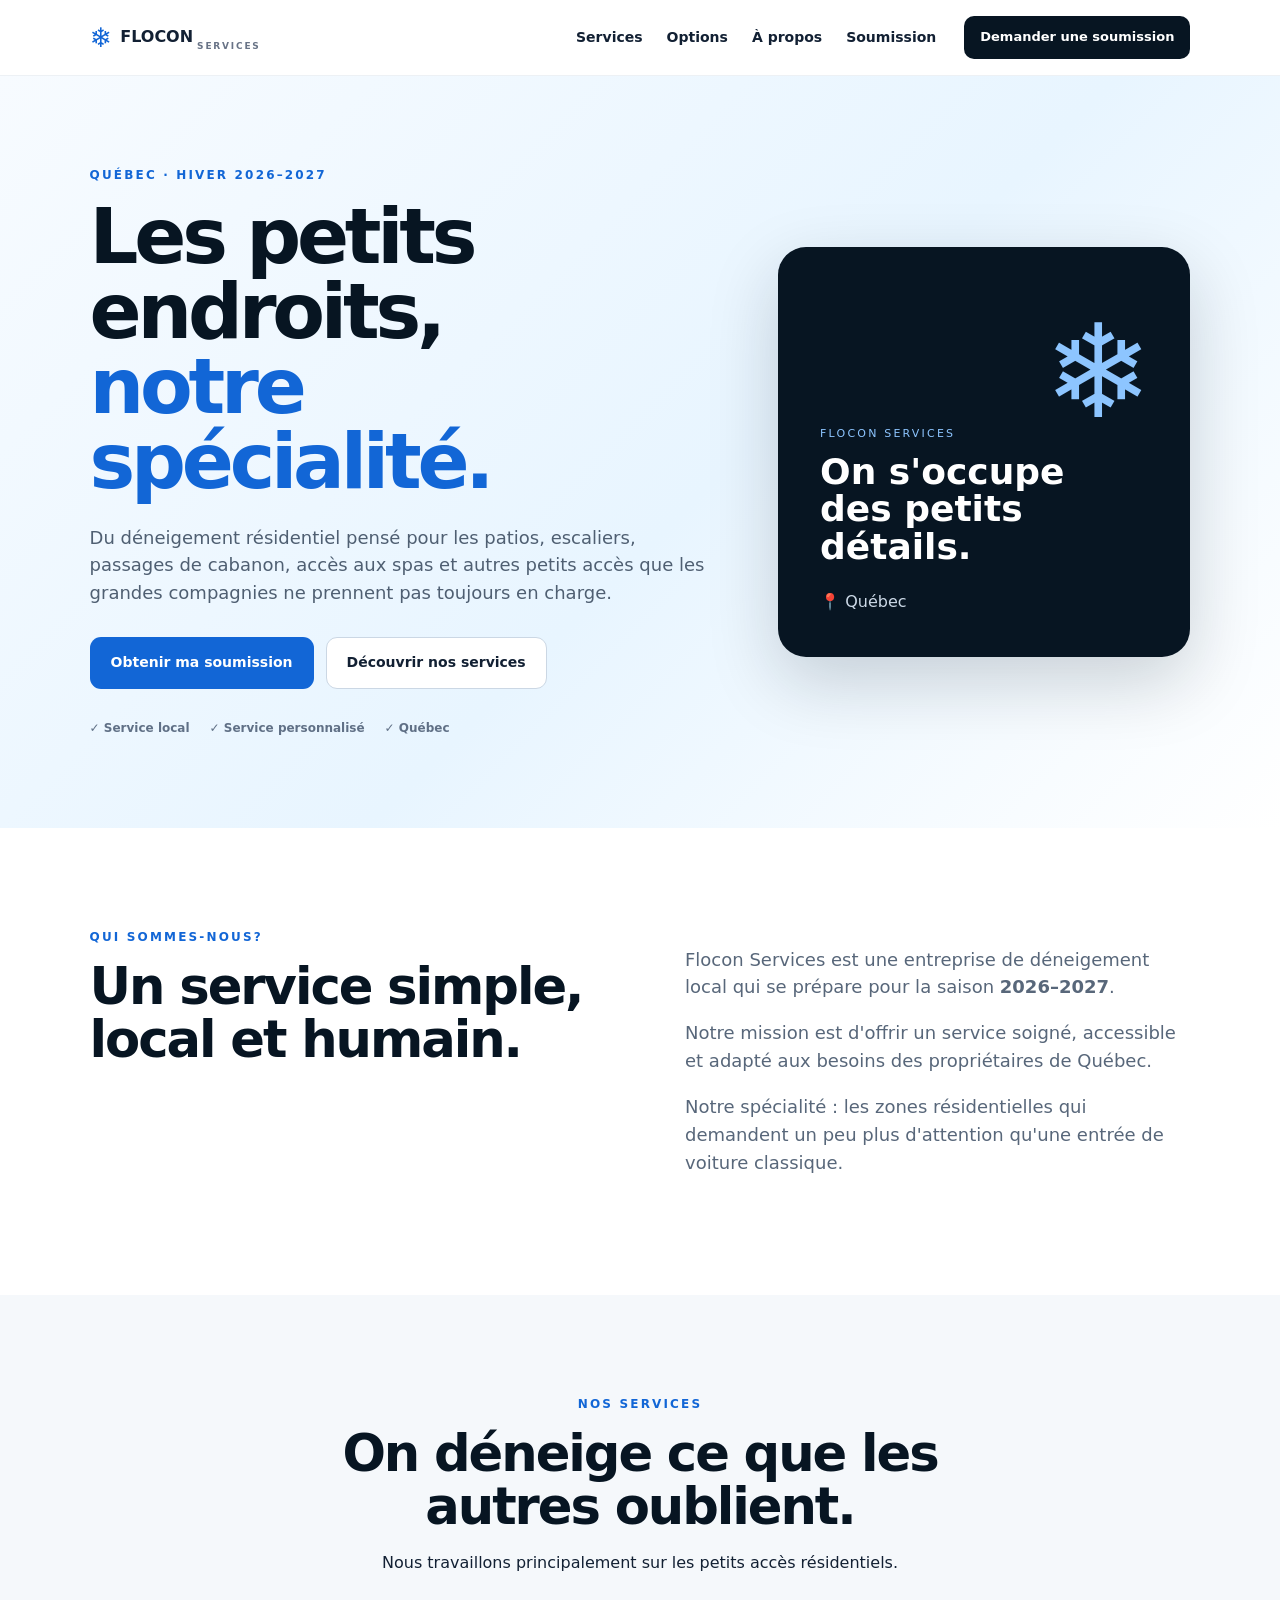
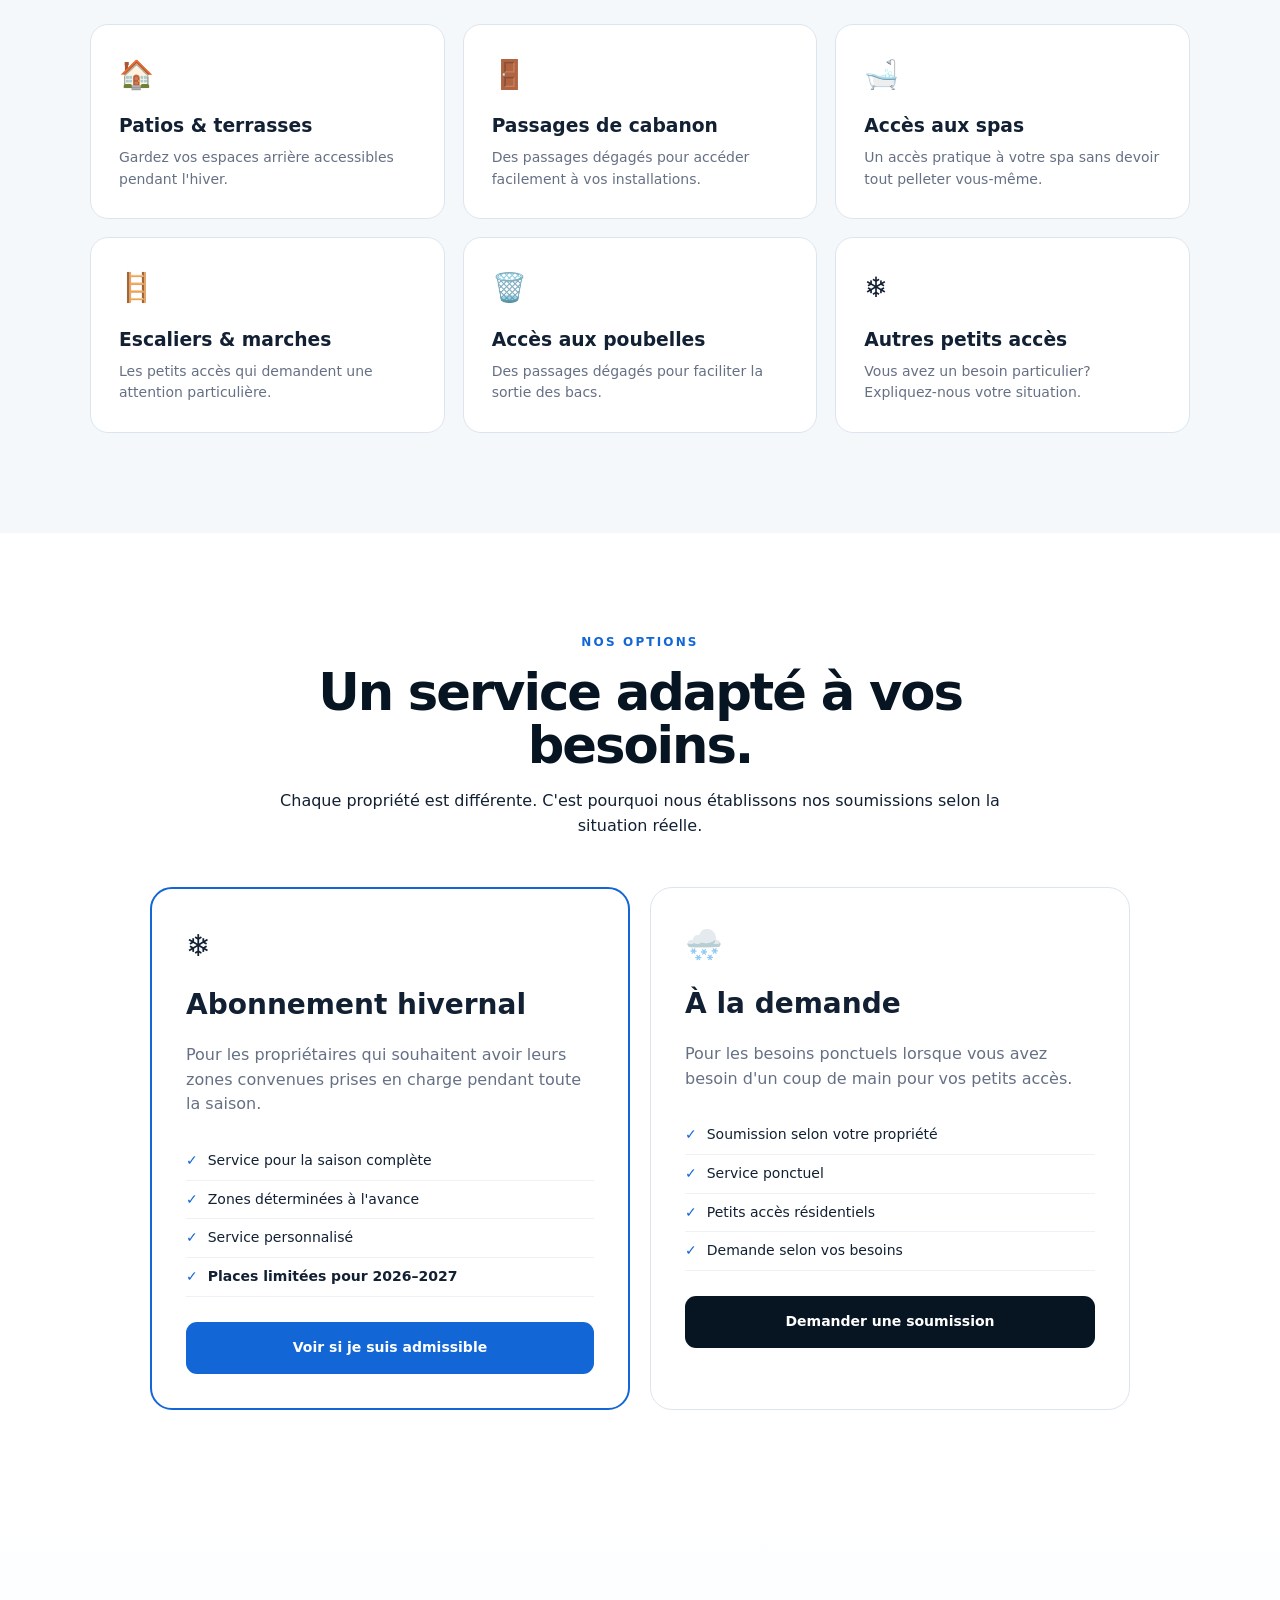
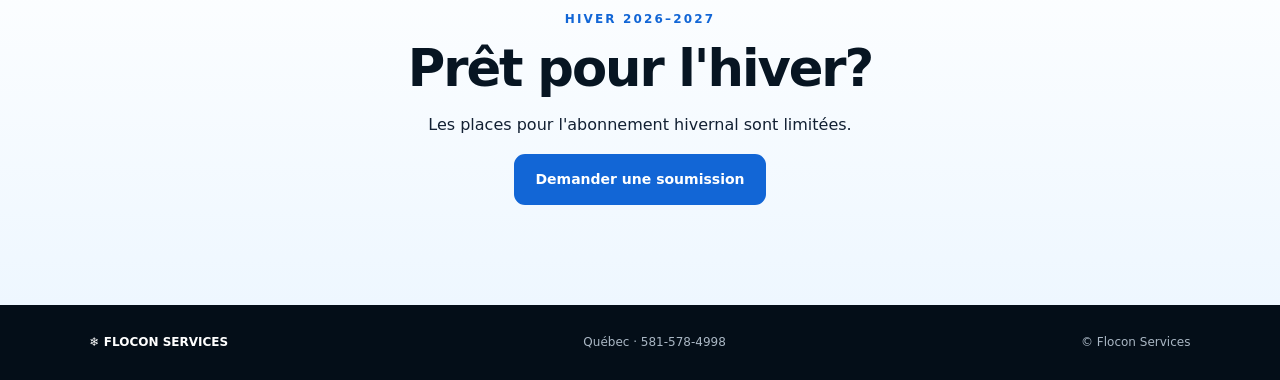
==== commit c528690a: "Add files via upload" ====
--- a/index.html
+++ b/index.html
@@ -20,7 +20,7 @@
     <p class="eyebrow">QUÉBEC · HIVER 2026–2027</p>
     <h1>Les petits endroits,<br><span>notre spécialité.</span></h1>
     <p class="lead">Du déneigement résidentiel pensé pour les patios, escaliers, passages de cabanon, accès aux spas et autres petits accès que les grandes compagnies ne prennent pas toujours en charge.</p>
-    <div class="actions"><a class="btn primary" href="#soumission">Obtenir ma soumission</a><a class="btn ghost" href="#services">Découvrir nos services</a></div>
+    <div class="actions"><a class="btn primary" href="#forfaits">Obtenir ma soumission</a><a class="btn ghost" href="#services">Découvrir nos services</a></div>
     <div class="trust"><span>✓ Service local</span><span>✓ Service personnalisé</span><span>✓ Québec</span></div>
   </div>
   <div class="heroCard"><div class="flake">❄</div><p>FLOCON SERVICES</p><strong>On s'occupe<br>des petits détails.</strong><span>📍 Québec</span></div>
@@ -51,37 +51,6 @@
   </div>
 </section>
 
-<section class="section darkbg" id="soumission">
-  <div class="quote">
-    <div>
-      <p class="eyebrow white">DEMANDE DE SOUMISSION</p>
-      <h2>Parle-nous de ta cour.</h2>
-      <p>Nous avons volontairement choisi de ne pas afficher de tarifs fixes : chaque propriété est différente. Remplis le formulaire et nous pourrons évaluer ton besoin.</p>
-      <div class="contact"><b>Une question?</b><a href="tel:+15815784998">581-578-4998</a><span>Québec</span></div>
-    </div>
-    <form id="form">
-      <input type="hidden" id="selectedType">
-      <label>Type de service<select id="type" required><option value="">Choisir...</option><option value="saisonnier">Abonnement hivernal</option><option value="shot">À la demande</option></select></label>
-      <label>Grosseur approximative de la cour<select id="size" required><option value="">Choisir...</option><option>Petite</option><option>Standard</option><option>Grande</option></select></label>
-      <p class="formIntro">Sélectionne les zones que tu souhaites faire déneiger :</p>
-      <div class="checks">
-        <label><input type="checkbox" value="Patio / terrasse"> Patio / terrasse</label>
-        <label><input type="checkbox" value="Passage cabanon"> Passage cabanon</label>
-        <label><input type="checkbox" value="Accès spa"> Accès spa</label>
-        <label><input type="checkbox" value="Escaliers / marches"> Escaliers / marches</label>
-        <label><input type="checkbox" value="Accès poubelles"> Accès poubelles</label>
-        <label><input type="checkbox" value="Autre petit accès"> Autre petit accès</label>
-      </div>
-      <label>Nom<input id="name" required placeholder="Votre nom"></label>
-      <label>Téléphone<input id="phone" type="tel" required placeholder="581-000-0000"></label>
-      <label>Adresse de la propriété<input id="address" required placeholder="Adresse"></label>
-      <label>Détails / particularités<textarea id="details" rows="4" placeholder="Ex. patio arrière, escalier de 6 marches, accès étroit, etc."></textarea></label>
-      <button class="btn primary full" type="submit">Envoyer ma demande de soumission</button>
-      <small class="note">Aucun prix ne sera affiché automatiquement. Votre demande sera évaluée selon votre propriété.</small>
-    </form>
-  </div>
-</section>
-
 <section class="section final"><p class="eyebrow">HIVER 2026–2027</p><h2>Prêt pour l'hiver?</h2><p>Les places pour l'abonnement hivernal sont limitées.</p><a class="btn primary" href="#soumission">Demander une soumission</a></section>
 </main>
 
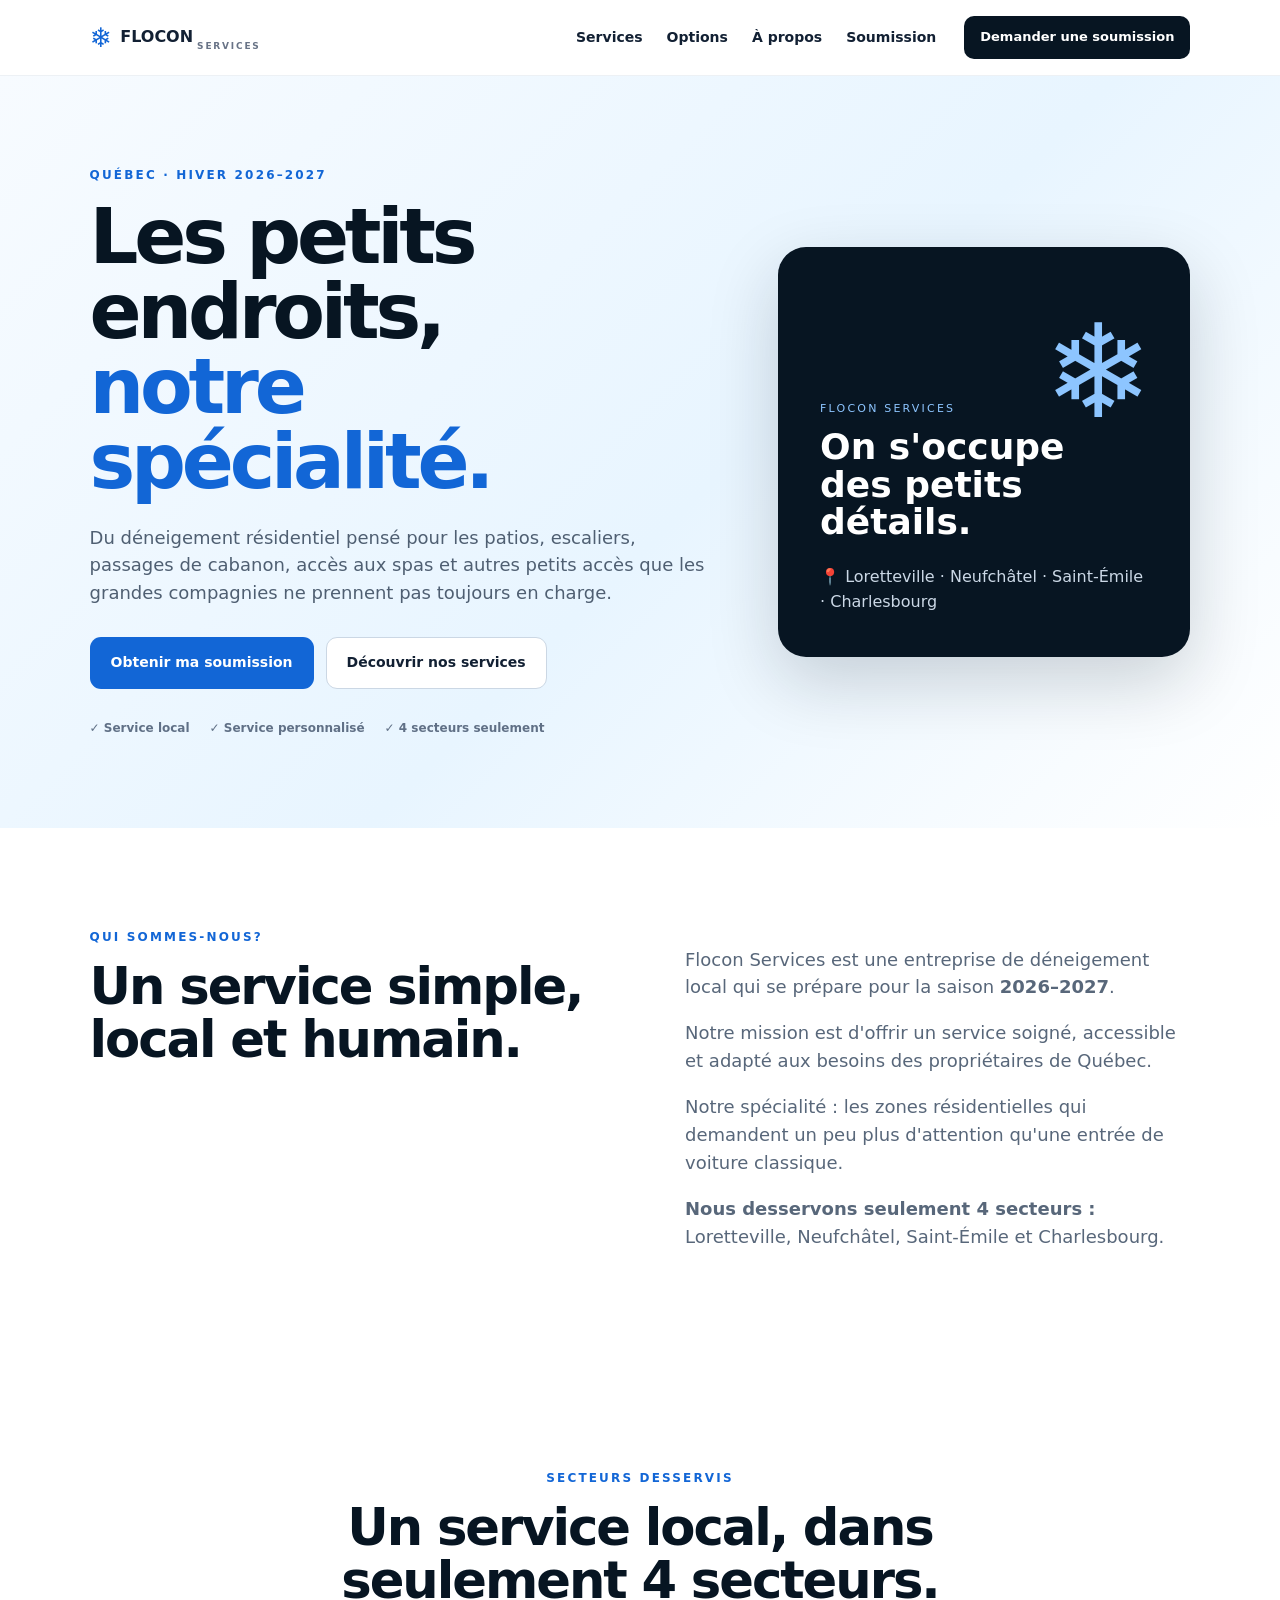
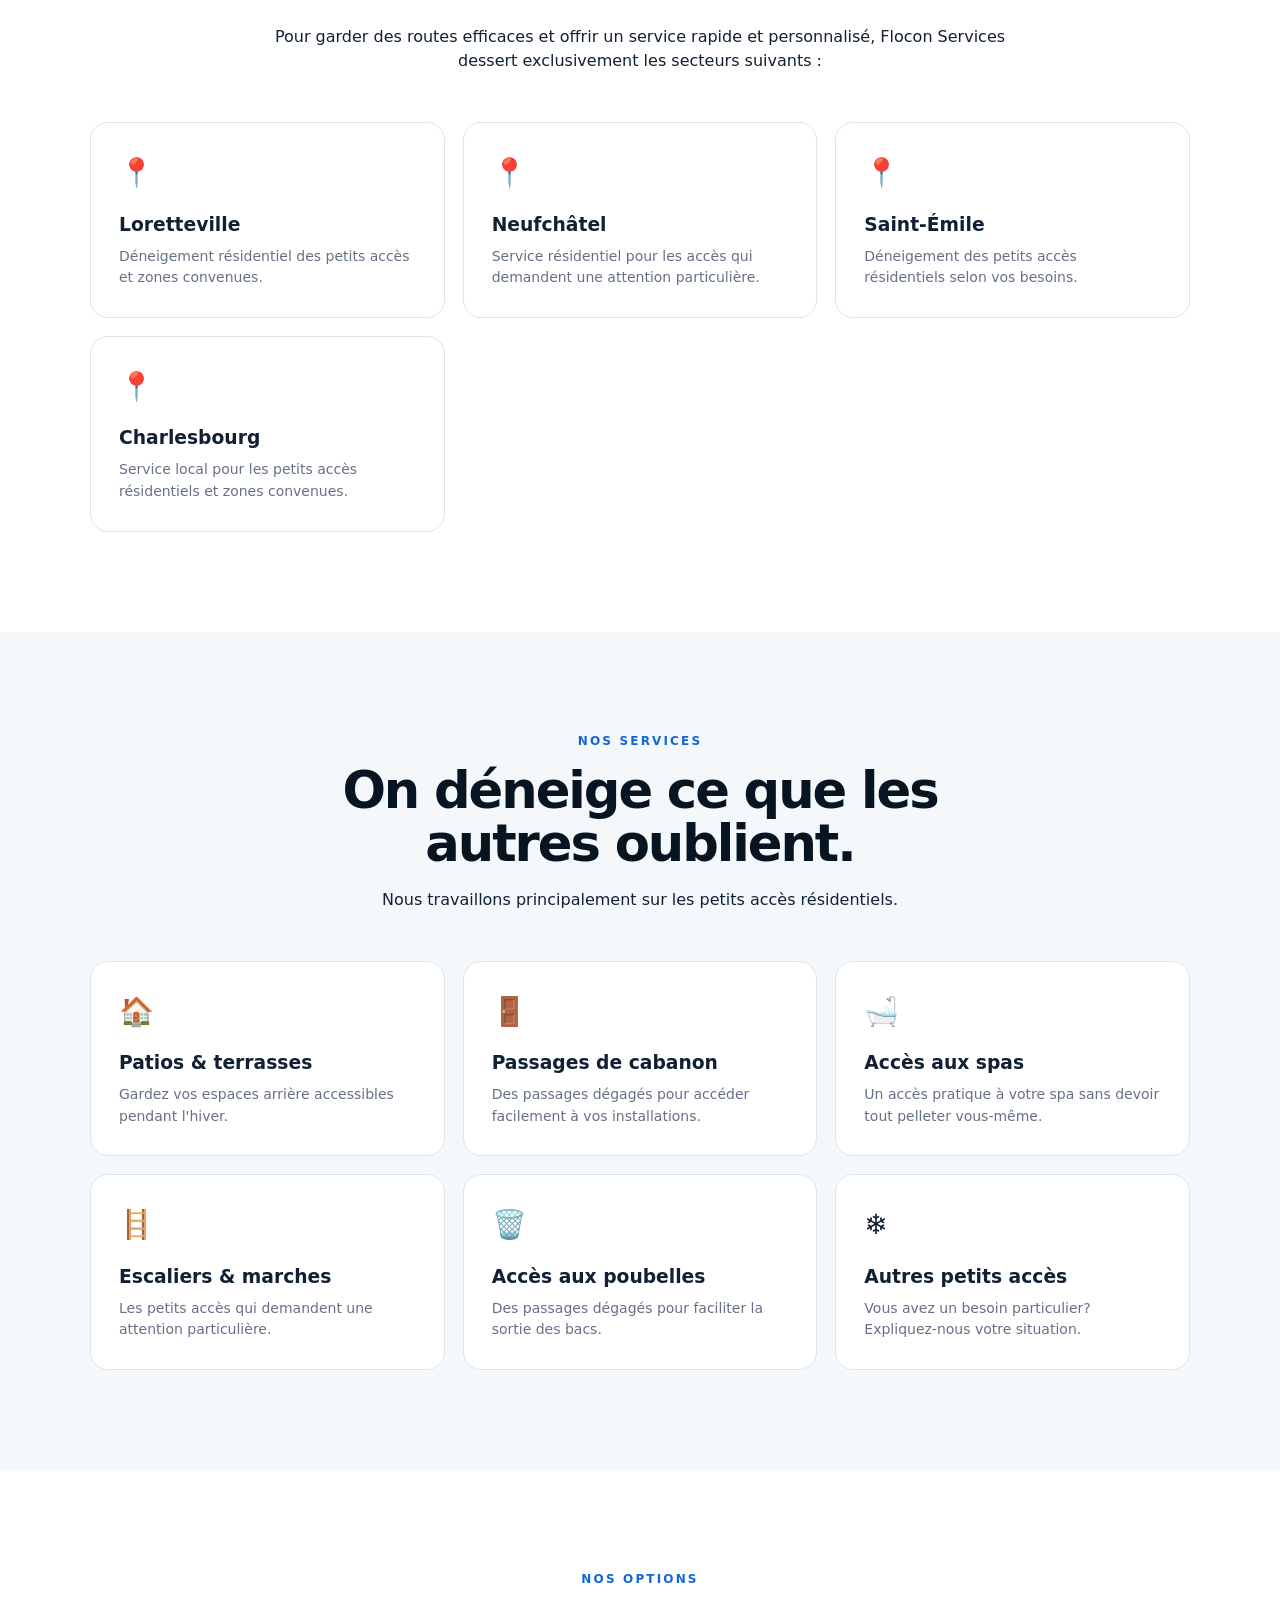
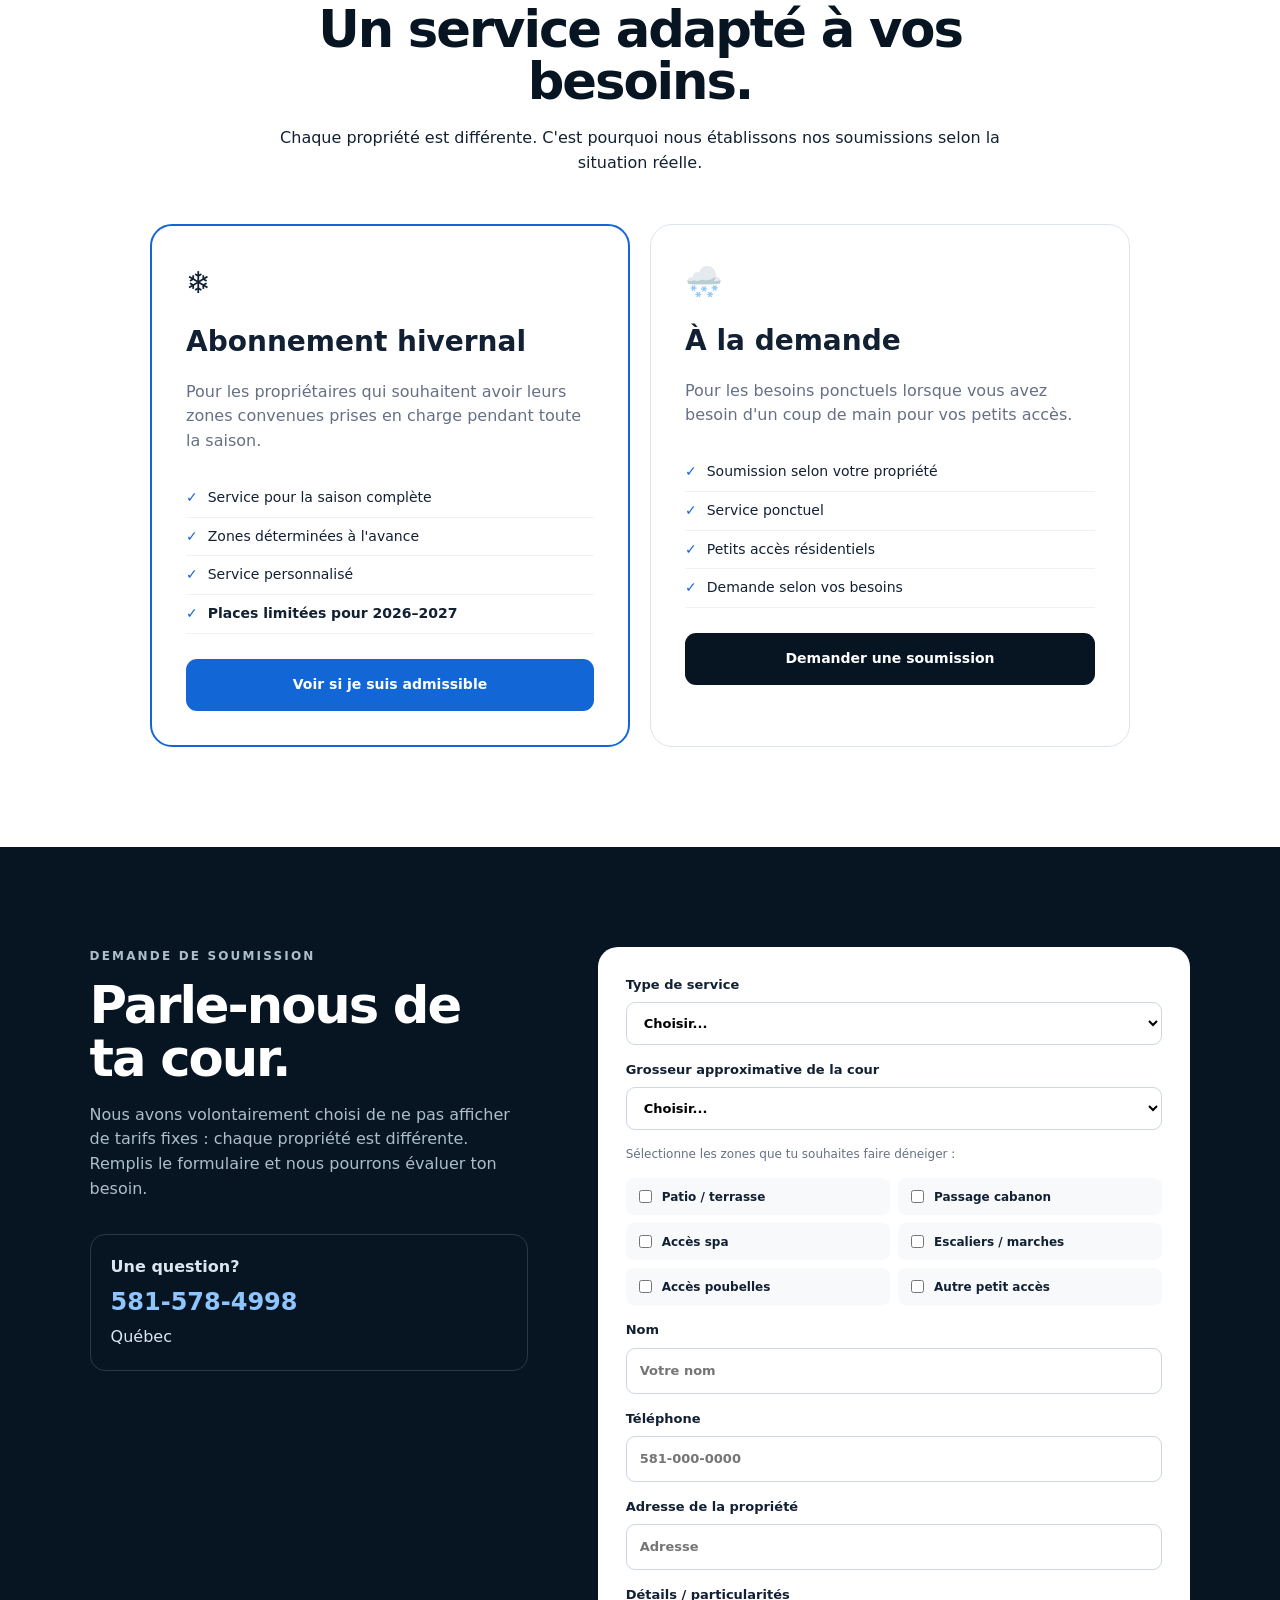
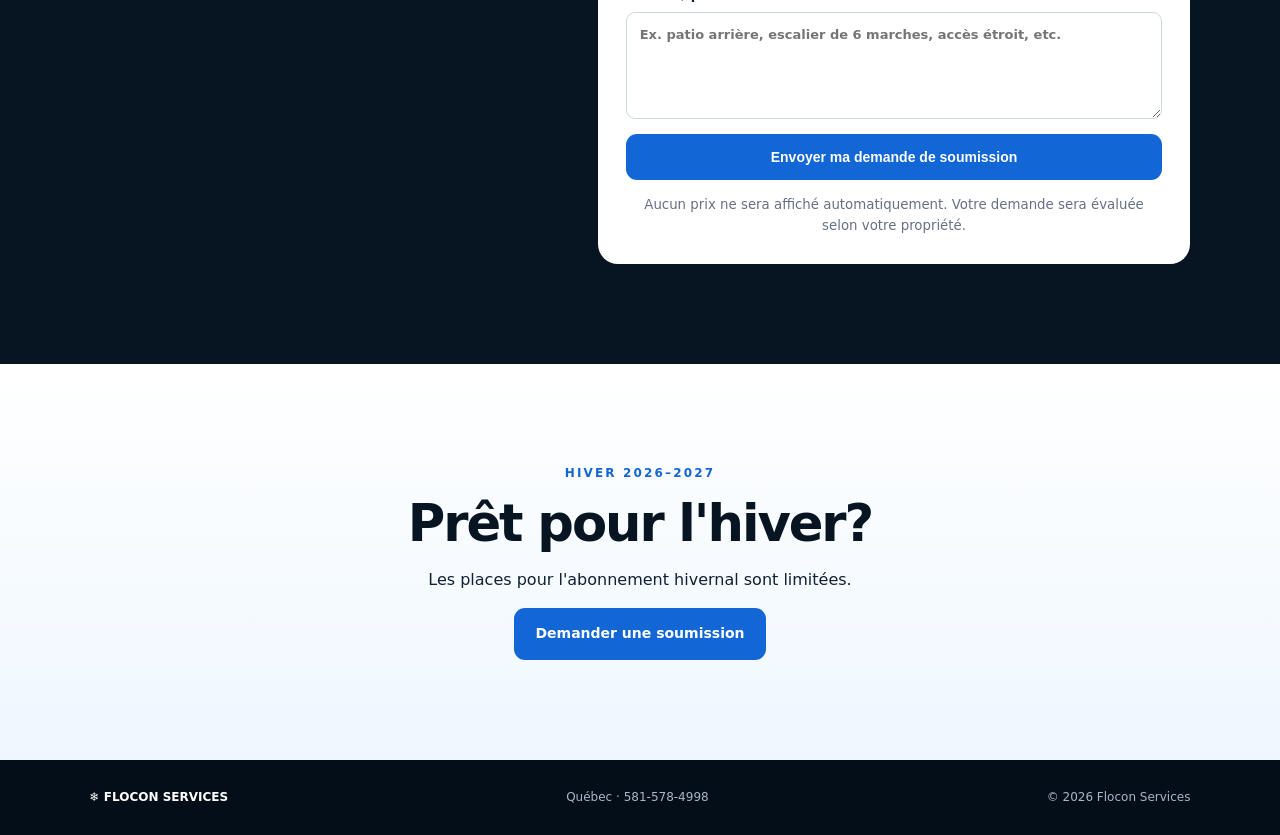
==== commit 24a2e0ca: "Add files via upload" ====
--- a/index.html
+++ b/index.html
@@ -20,15 +20,25 @@
     <p class="eyebrow">QUÉBEC · HIVER 2026–2027</p>
     <h1>Les petits endroits,<br><span>notre spécialité.</span></h1>
     <p class="lead">Du déneigement résidentiel pensé pour les patios, escaliers, passages de cabanon, accès aux spas et autres petits accès que les grandes compagnies ne prennent pas toujours en charge.</p>
-    <div class="actions"><a class="btn primary" href="#forfaits">Obtenir ma soumission</a><a class="btn ghost" href="#services">Découvrir nos services</a></div>
-    <div class="trust"><span>✓ Service local</span><span>✓ Service personnalisé</span><span>✓ Québec</span></div>
+    <div class="actions"><a class="btn primary" href="#soumission">Obtenir ma soumission</a><a class="btn ghost" href="#services">Découvrir nos services</a></div>
+    <div class="trust"><span>✓ Service local</span><span>✓ Service personnalisé</span><span>✓ 4 secteurs seulement</span></div>
   </div>
-  <div class="heroCard"><div class="flake">❄</div><p>FLOCON SERVICES</p><strong>On s'occupe<br>des petits détails.</strong><span>📍 Québec</span></div>
+  <div class="heroCard"><div class="flake">❄</div><p>FLOCON SERVICES</p><strong>On s'occupe<br>des petits détails.</strong><span>📍 Loretteville · Neufchâtel · Saint-Émile · Charlesbourg</span></div>
 </section>
 
 <section class="section intro" id="apropos">
   <div><p class="eyebrow">QUI SOMMES-NOUS?</p><h2>Un service simple, local et humain.</h2></div>
-  <div class="copy"><p>Flocon Services est une entreprise de déneigement local qui se prépare pour la saison <b>2026–2027</b>.</p><p>Notre mission est d'offrir un service soigné, accessible et adapté aux besoins des propriétaires de Québec.</p><p>Notre spécialité : les zones résidentielles qui demandent un peu plus d'attention qu'une entrée de voiture classique.</p></div>
+  <div class="copy"><p>Flocon Services est une entreprise de déneigement local qui se prépare pour la saison <b>2026–2027</b>.</p><p>Notre mission est d'offrir un service soigné, accessible et adapté aux besoins des propriétaires de Québec.</p><p>Notre spécialité : les zones résidentielles qui demandent un peu plus d'attention qu'une entrée de voiture classique.</p><p><b>Nous desservons seulement 4 secteurs :</b> Loretteville, Neufchâtel, Saint-Émile et Charlesbourg.</p></div>
+</section>
+
+<section class="section" id="secteurs">
+  <div class="center"><p class="eyebrow">SECTEURS DESSERVIS</p><h2>Un service local, dans seulement 4 secteurs.</h2><p>Pour garder des routes efficaces et offrir un service rapide et personnalisé, Flocon Services dessert exclusivement les secteurs suivants :</p></div>
+  <div class="grid">
+    <article><span>📍</span><h3>Loretteville</h3><p>Déneigement résidentiel des petits accès et zones convenues.</p></article>
+    <article><span>📍</span><h3>Neufchâtel</h3><p>Service résidentiel pour les accès qui demandent une attention particulière.</p></article>
+    <article><span>📍</span><h3>Saint-Émile</h3><p>Déneigement des petits accès résidentiels selon vos besoins.</p></article>
+    <article><span>📍</span><h3>Charlesbourg</h3><p>Service local pour les petits accès résidentiels et zones convenues.</p></article>
+  </div>
 </section>
 
 <section class="section light" id="services">
@@ -46,8 +56,39 @@
 <section class="section" id="forfaits">
   <div class="center"><p class="eyebrow">NOS OPTIONS</p><h2>Un service adapté à vos besoins.</h2><p>Chaque propriété est différente. C'est pourquoi nous établissons nos soumissions selon la situation réelle.</p></div>
   <div class="options">
-    <article class="option"><div class="icon">❄️</div><h3>Abonnement hivernal</h3><p>Pour les propriétaires qui souhaitent avoir leurs zones convenues prises en charge pendant toute la saison.</p><ul><li>Service pour la saison complète</li><li>Zones déterminées à l'avance</li><li>Service personnalisé</li><li><b>Places limitées pour 2026–2027</b></li></ul><a class="btn primary full" href="https://forms.gle/Fasxbg9LpcJz9VVd7" data-type="saisonnier">Voir si je suis admissible</a></article>
-    <article class="option"><div class="icon">🌨️</div><h3>À la demande</h3><p>Pour les besoins ponctuels lorsque vous avez besoin d'un coup de main pour vos petits accès.</p><ul><li>Soumission selon votre propriété</li><li>Service ponctuel</li><li>Petits accès résidentiels</li><li>Demande selon vos besoins</li></ul><a class="btn dark full" href="https://forms.gle/T6u8tuTBR1RoKT8p8" data-type="shot">Demander une soumission</a></article>
+    <article class="option"><div class="icon">❄️</div><h3>Abonnement hivernal</h3><p>Pour les propriétaires qui souhaitent avoir leurs zones convenues prises en charge pendant toute la saison.</p><ul><li>Service pour la saison complète</li><li>Zones déterminées à l'avance</li><li>Service personnalisé</li><li><b>Places limitées pour 2026–2027</b></li></ul><a class="btn primary full" href="#soumission" data-type="saisonnier">Voir si je suis admissible</a></article>
+    <article class="option"><div class="icon">🌨️</div><h3>À la demande</h3><p>Pour les besoins ponctuels lorsque vous avez besoin d'un coup de main pour vos petits accès.</p><ul><li>Soumission selon votre propriété</li><li>Service ponctuel</li><li>Petits accès résidentiels</li><li>Demande selon vos besoins</li></ul><a class="btn dark full" href="#soumission" data-type="shot">Demander une soumission</a></article>
+  </div>
+</section>
+
+<section class="section darkbg" id="soumission">
+  <div class="quote">
+    <div>
+      <p class="eyebrow white">DEMANDE DE SOUMISSION</p>
+      <h2>Parle-nous de ta cour.</h2>
+      <p>Nous avons volontairement choisi de ne pas afficher de tarifs fixes : chaque propriété est différente. Remplis le formulaire et nous pourrons évaluer ton besoin.</p>
+      <div class="contact"><b>Une question?</b><a href="tel:+15815784998">581-578-4998</a><span>Québec</span></div>
+    </div>
+    <form id="form">
+      <input type="hidden" id="selectedType">
+      <label>Type de service<select id="type" required><option value="">Choisir...</option><option value="saisonnier">Abonnement hivernal</option><option value="shot">À la demande</option></select></label>
+      <label>Grosseur approximative de la cour<select id="size" required><option value="">Choisir...</option><option>Petite</option><option>Standard</option><option>Grande</option></select></label>
+      <p class="formIntro">Sélectionne les zones que tu souhaites faire déneiger :</p>
+      <div class="checks">
+        <label><input type="checkbox" value="Patio / terrasse"> Patio / terrasse</label>
+        <label><input type="checkbox" value="Passage cabanon"> Passage cabanon</label>
+        <label><input type="checkbox" value="Accès spa"> Accès spa</label>
+        <label><input type="checkbox" value="Escaliers / marches"> Escaliers / marches</label>
+        <label><input type="checkbox" value="Accès poubelles"> Accès poubelles</label>
+        <label><input type="checkbox" value="Autre petit accès"> Autre petit accès</label>
+      </div>
+      <label>Nom<input id="name" required placeholder="Votre nom"></label>
+      <label>Téléphone<input id="phone" type="tel" required placeholder="581-000-0000"></label>
+      <label>Adresse de la propriété<input id="address" required placeholder="Adresse"></label>
+      <label>Détails / particularités<textarea id="details" rows="4" placeholder="Ex. patio arrière, escalier de 6 marches, accès étroit, etc."></textarea></label>
+      <button class="btn primary full" type="submit">Envoyer ma demande de soumission</button>
+      <small class="note">Aucun prix ne sera affiché automatiquement. Votre demande sera évaluée selon votre propriété.</small>
+    </form>
   </div>
 </section>
 
